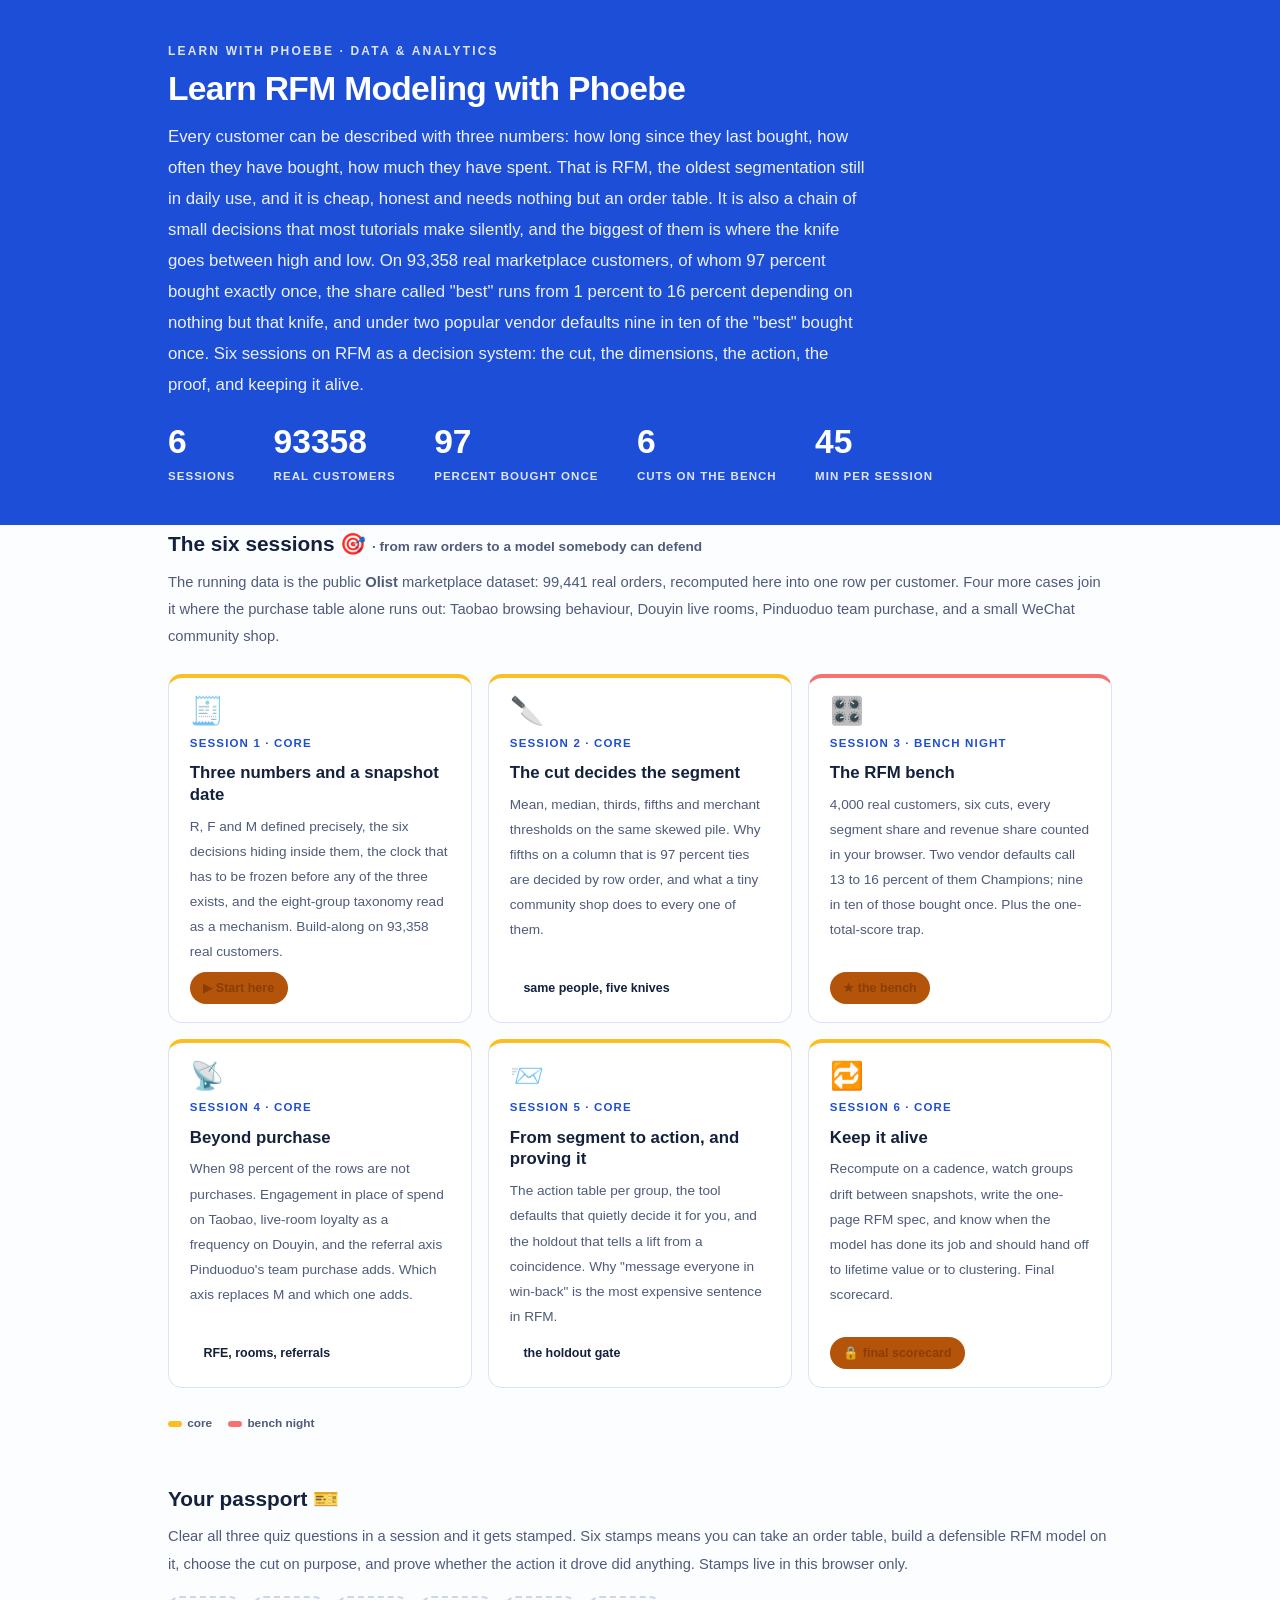
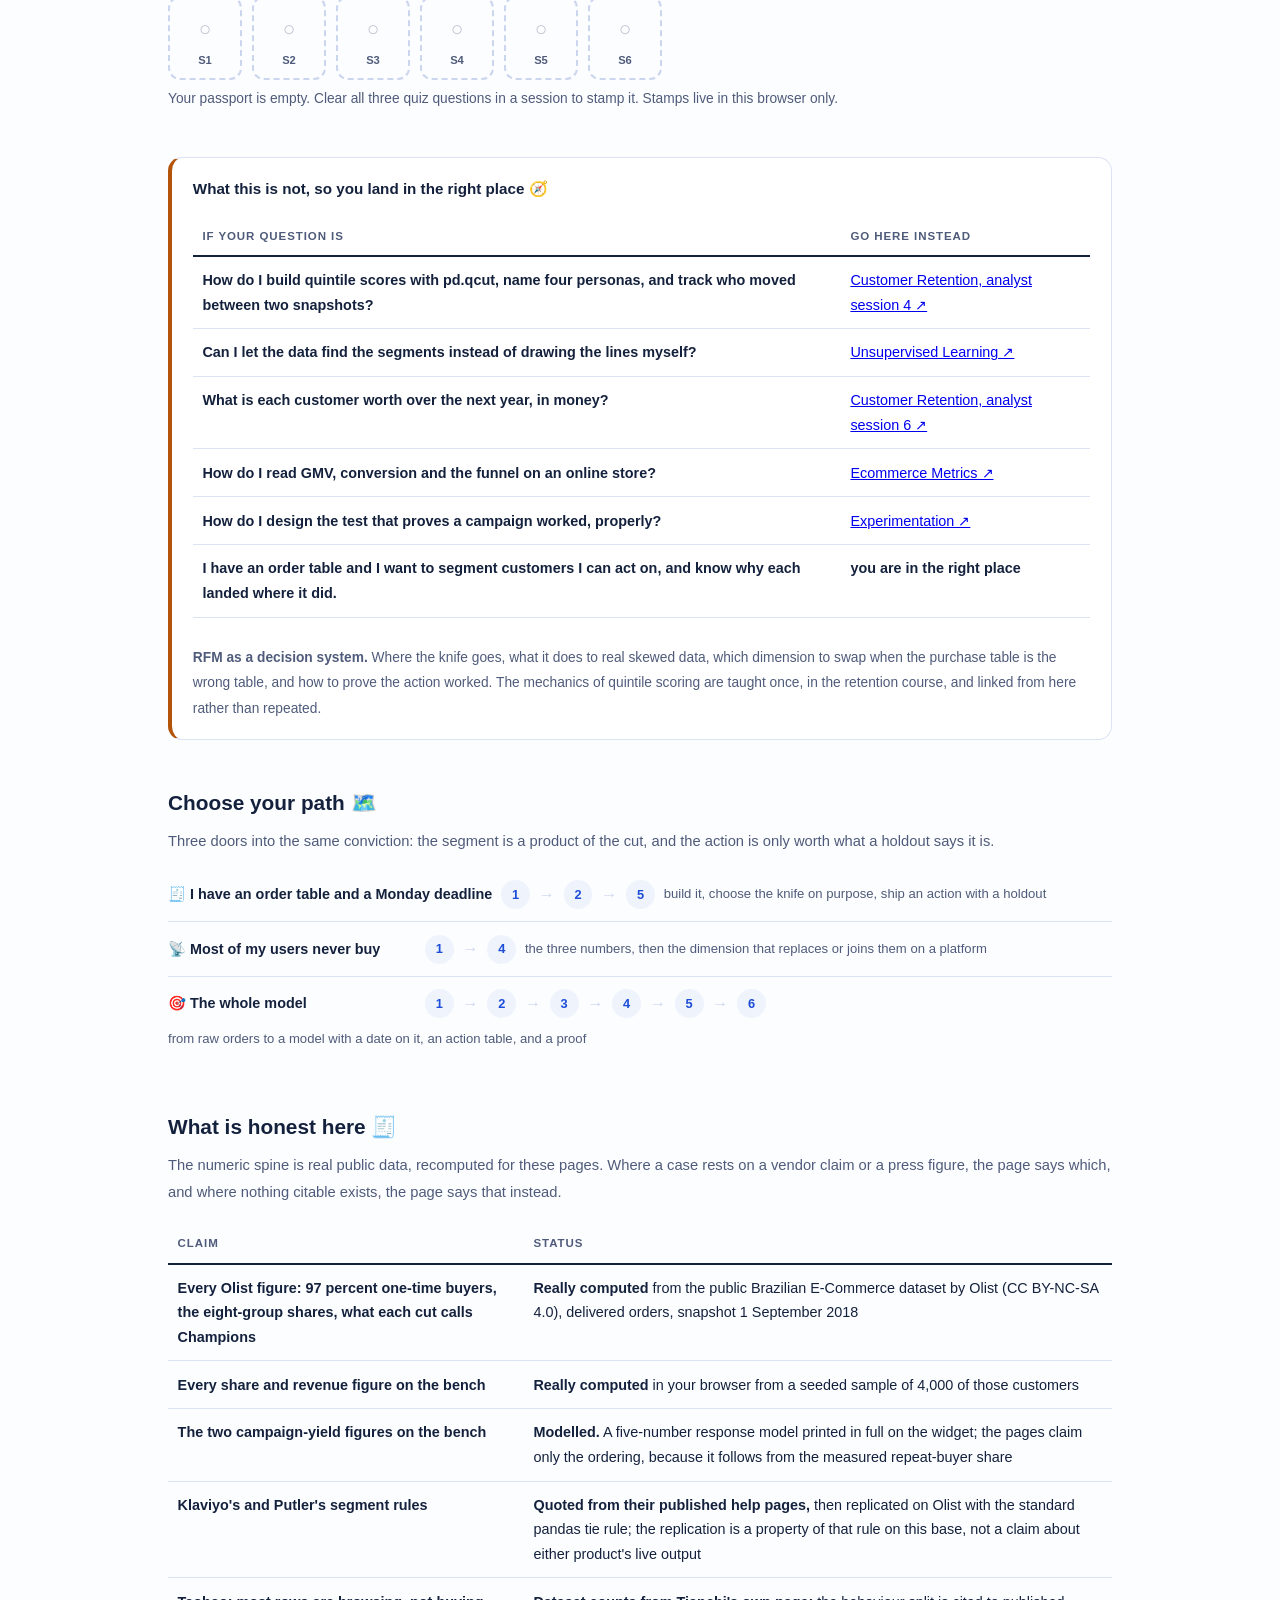
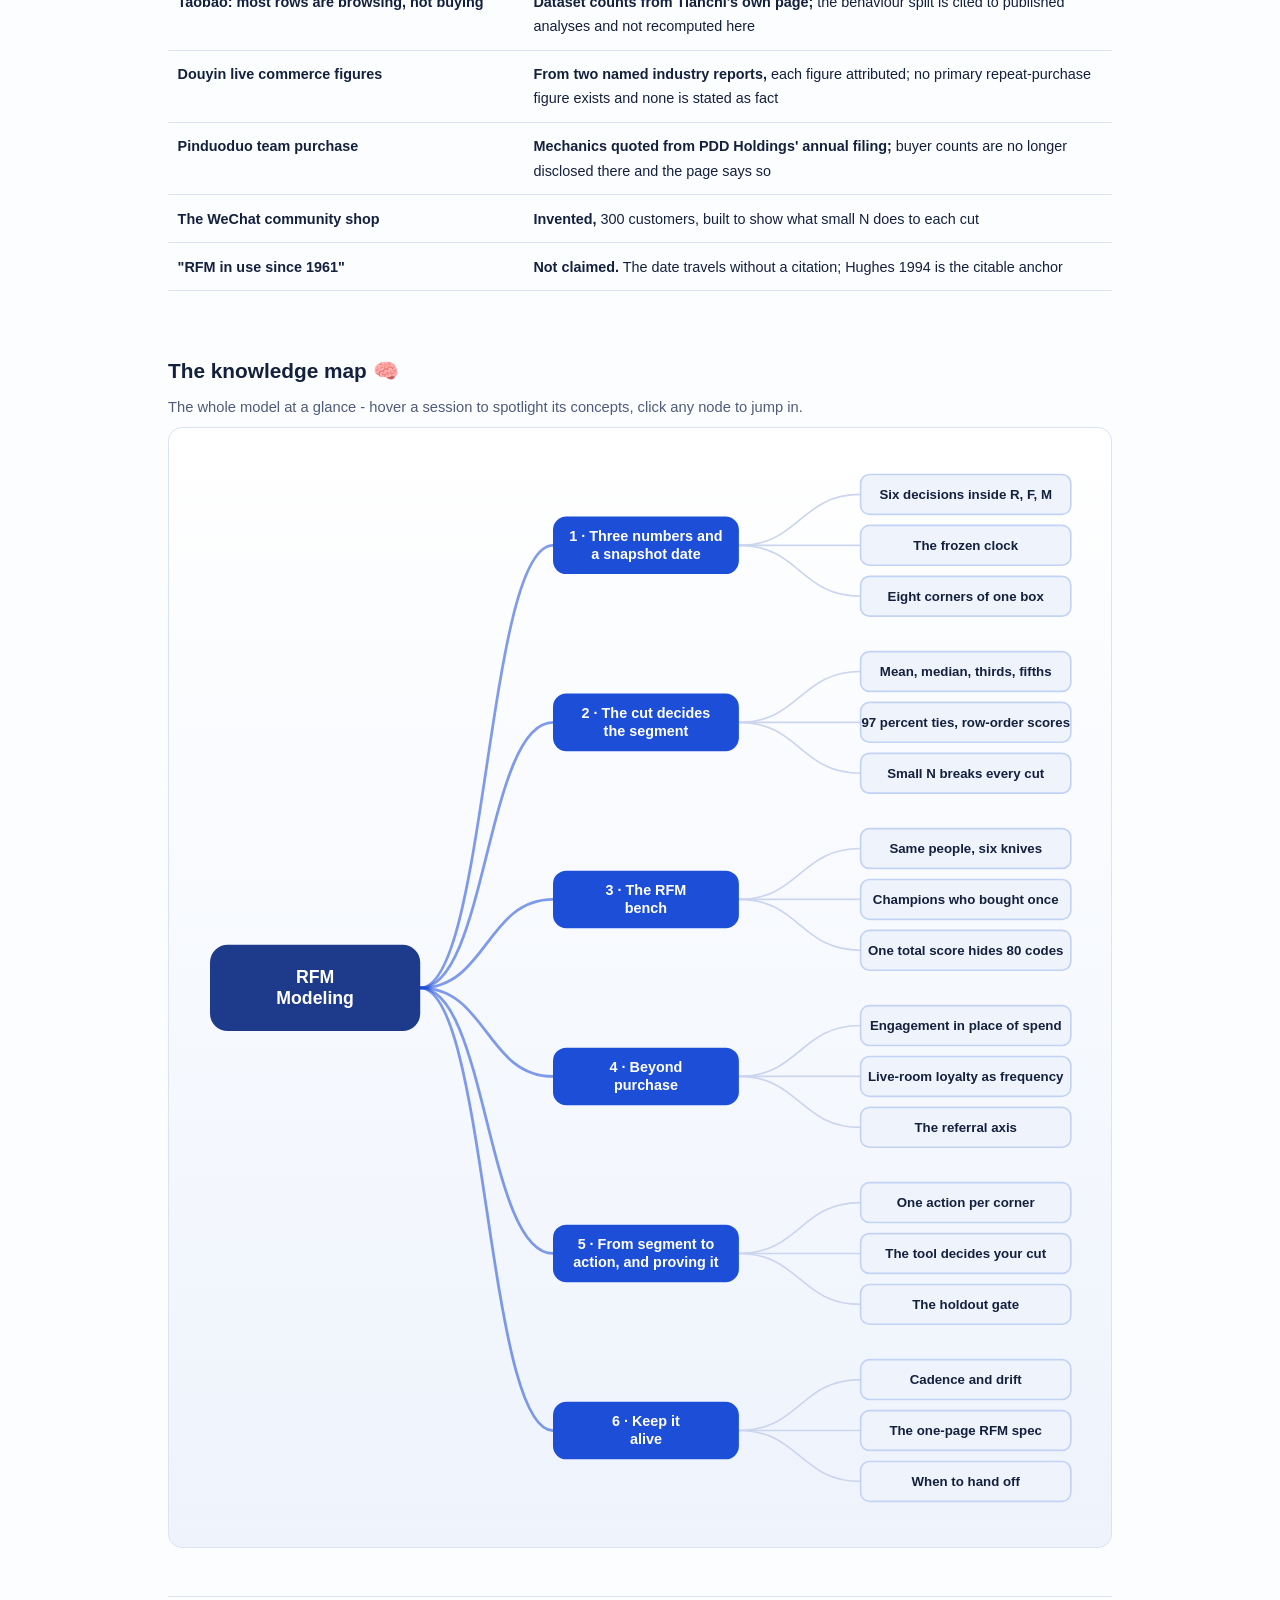
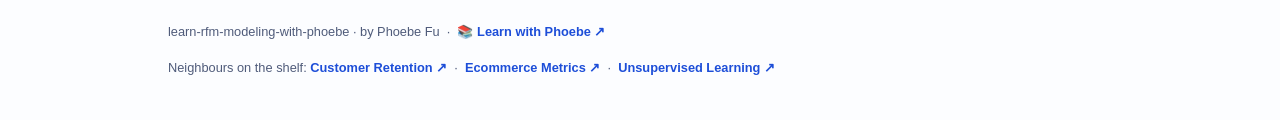
==== index.html @ b92fd049 "Drop the word lottery; say what happens: scores decided by row order Phoebe's rule for every course." ====
<!DOCTYPE html>
<html lang="en">
<head>
<meta charset="UTF-8">
<meta name="viewport" content="width=device-width, initial-scale=1.0">
<!-- social:start -->
<meta name="description" content="Six sessions on RFM as a decision system: where the knife goes between high and low, what each cut does to a real base where 97 percent bought once, which dimension to swap or add on platforms where most people never buy, how to turn a segment into an action and prove it worked. Python build-alongs on real public data. Free, by Phoebe Fu.">
<meta property="og:type" content="website">
<meta property="og:site_name" content="Learn with Phoebe">
<meta property="og:title" content="Learn RFM Modeling with Phoebe">
<meta property="og:description" content="Same 4,000 real customers, six ways to cut them. Two vendor defaults call 13 to 16 percent of them Champions; nine in ten of those Champions bought exactly once.">
<meta property="og:url" content="https://phoebefu6.github.io/learn-rfm-modeling-with-phoebe/">
<meta property="og:image" content="https://phoebefu6.github.io/learn-rfm-modeling-with-phoebe/assets/og-cover.png">
<meta property="og:image:width" content="1200">
<meta property="og:image:height" content="630">
<meta name="twitter:card" content="summary_large_image">
<meta name="twitter:title" content="Learn RFM Modeling with Phoebe">
<meta name="twitter:description" content="A bench that puts 4,000 real customers through six cuts, every share counted in your browser. The knife decides who is called best.">
<meta name="twitter:image" content="https://phoebefu6.github.io/learn-rfm-modeling-with-phoebe/assets/og-cover.png">
<!-- social:end -->
<title>Learn RFM Modeling with Phoebe</title>
<link rel="stylesheet" href="assets/style.css?v=3">
<style>

  .stats-row { display: flex; gap: 2.4rem; margin-top: 1.5rem; flex-wrap: wrap; }
  .stat b { display: block; font-size: 2.1rem; font-weight: 800; line-height: 1.05; font-variant-numeric: tabular-nums; }
  .stat span { font-size: .72rem; opacity: .85; text-transform: uppercase; letter-spacing: .09em; font-weight: 600; }

  .course-grid { display: grid; grid-template-columns: repeat(auto-fit, minmax(17rem, 1fr)); gap: 1rem; margin-top: 1.5rem; }
  .course-card {
    border: 1px solid var(--hairline);
    border-top: 4px solid var(--diff, var(--indigo));
    border-radius: var(--radius);
    padding: 1.2rem 1.3rem 1.1rem;
    display: flex;
    flex-direction: column;
    gap: .5rem;
    text-decoration: none;
    color: var(--ink);
    background: #fff;
    transition: box-shadow .15s ease, border-color .15s ease, transform .15s ease;
    position: relative;
  }
  .course-card:hover { border-color: var(--indigo-soft); border-top-color: var(--diff, var(--indigo)); box-shadow: 0 8px 28px rgba(var(--shadow-rgb),.16); transform: translateY(-3px); }
  .course-card .cicon { font-size: 1.7rem; line-height: 1; }
  .course-card .cnum { font-size: .72rem; font-weight: 700; color: var(--indigo); text-transform: uppercase; letter-spacing: .1em; }
  .course-card h3 { font-size: 1.05rem; font-weight: 800; line-height: 1.3; }
  .course-card p { font-size: .85rem; color: var(--muted); flex: 1; }
  .course-card .meta { display: flex; gap: .4rem; flex-wrap: wrap; }

  .diff-legend { display: flex; gap: 1rem; margin-top: 1.6rem; font-size: .74rem; color: var(--muted); font-weight: 600; flex-wrap: wrap; }
  .diff-legend i { display: inline-block; width: .85rem; height: .35rem; border-radius: 999px; margin-right: .35rem; vertical-align: middle; }

  .paths { margin-top: 2.6rem; }
  .paths h2 { font-size: 1.3rem; font-weight: 800; margin-bottom: .3rem; }
  .paths .plede { color: var(--muted); font-size: .92rem; margin-bottom: .8rem; }
  .path { display: flex; gap: .55rem; align-items: center; padding: .75rem 0; border-bottom: .5px solid var(--hairline); flex-wrap: wrap; }
  .path:last-child { border-bottom: none; }
  .path b { min-width: 15.5rem; font-size: .9rem; }
  .path .pstep { background: var(--indigo-50); color: var(--indigo); border-radius: 999px; padding: .16rem .68rem; font-weight: 700; font-size: .8rem; text-decoration: none; transition: all .12s ease; }
  .path .pstep:hover { background: var(--indigo); color: #fff; }
  .path .parr { color: var(--faint); font-weight: 700; }

  .mm-section { margin-top: 1.6rem; }
  .mm-section h2 { font-size: 1.3rem; font-weight: 800; margin-bottom: .2rem; }
  .mm-section .mm-lede { color: var(--muted); font-size: .92rem; margin-bottom: .4rem; }
  .mm-wrap { border: 1px solid var(--hairline); border-radius: var(--radius); background: linear-gradient(180deg,#fff,var(--indigo-50)); padding: .6rem; overflow-x: auto; }
  .mm-svg { width: 100%; height: auto; display: block; max-width: 60rem; margin: 0 auto; min-width: 34rem; }
  .mm-link { cursor: pointer; text-decoration: none; }
  .mm-node rect { transition: opacity .15s ease, filter .15s ease; }
  .mm-node text { pointer-events: none; }
  .mm-link:hover .mm-node rect { filter: brightness(1.06); }
  .mm-edge { transition: opacity .15s ease; }

  .not-this { border: 1px solid var(--hairline); border-left: 4px solid var(--clay); border-radius: var(--radius); background: #fff; padding: 1.1rem 1.3rem; margin-top: 1.2rem; }
  .not-this h3 { font-size: .95rem; font-weight: 800; margin-bottom: .5rem; }
</style>
</head>
<body>

<header class="masthead">
  <div class="wrap">
    <div class="eyebrow">Learn with Phoebe · Data &amp; Analytics</div>
    <h1>Learn <span class="accent">RFM Modeling</span> with Phoebe</h1>
    <p class="sub">Every customer can be described with three numbers: how long since they last bought, how often they have bought, how much they have spent. That is RFM, the oldest segmentation still in daily use, and it is cheap, honest and needs nothing but an order table. It is also a chain of small decisions that most tutorials make silently, and the biggest of them is where the knife goes between high and low. On 93,358 real marketplace customers, of whom 97 percent bought exactly once, the share called "best" runs from 1 percent to 16 percent depending on nothing but that knife, and under two popular vendor defaults nine in ten of the "best" bought once. Six sessions on RFM as a decision system: the cut, the dimensions, the action, the proof, and keeping it alive.</p>
    <div class="stats-row">
      <div class="stat"><b data-count="6">6</b><span>sessions</span></div>
      <div class="stat"><b data-count="93358">93,358</b><span>real customers</span></div>
      <div class="stat"><b data-count="97">97</b><span>percent bought once</span></div>
      <div class="stat"><b data-count="6">6</b><span>cuts on the bench</span></div>
      <div class="stat"><b data-count="45">45</b><span>min per session</span></div>
    </div>
  </div>
</header>

<main class="wrap">

  <section class="section">
    <div class="paths" style="margin-top:0">
      <h2>The six sessions 🎯 <span style="font-size:.85rem;font-weight:600;color:var(--muted)">· from raw orders to a model somebody can defend</span></h2>
      <p class="plede">The running data is the public <strong>Olist</strong> marketplace dataset: 99,441 real orders, recomputed here into one row per customer. Four more cases join it where the purchase table alone runs out: Taobao browsing behaviour, Douyin live rooms, Pinduoduo team purchase, and a small WeChat community shop.</p>
    </div>

    <div class="course-grid">
      <a class="course-card" href="courses/01-three-numbers-and-a-snapshot.html" style="--diff:#FBBF24">
        <span class="cicon">🧾</span>
        <span class="cnum">Session 1 · core</span>
        <h3>Three numbers and a snapshot date</h3>
        <p>R, F and M defined precisely, the six decisions hiding inside them, the clock that has to be frozen before any of the three exists, and the eight-group taxonomy read as a mechanism. Build-along on 93,358 real customers.</p>
        <span class="meta"><span class="pill amber">▶ Start here</span></span>
      </a>
      <a class="course-card" href="courses/02-the-cut-decides-the-segment.html" style="--diff:#FBBF24">
        <span class="cicon">🔪</span>
        <span class="cnum">Session 2 · core</span>
        <h3>The cut decides the segment</h3>
        <p>Mean, median, thirds, fifths and merchant thresholds on the same skewed pile. Why fifths on a column that is 97 percent ties are decided by row order, and what a tiny community shop does to every one of them.</p>
        <span class="meta"><span class="pill">same people, five knives</span></span>
      </a>
      <a class="course-card" href="courses/03-the-rfm-bench.html" style="--diff:#F87171">
        <span class="cicon">🎛️</span>
        <span class="cnum">Session 3 · bench night</span>
        <h3>The RFM bench</h3>
        <p>4,000 real customers, six cuts, every segment share and revenue share counted in your browser. Two vendor defaults call 13 to 16 percent of them Champions; nine in ten of those bought once. Plus the one-total-score trap.</p>
        <span class="meta"><span class="pill amber">★ the bench</span></span>
      </a>
      <a class="course-card" href="courses/04-beyond-purchase.html" style="--diff:#FBBF24">
        <span class="cicon">📡</span>
        <span class="cnum">Session 4 · core</span>
        <h3>Beyond purchase</h3>
        <p>When 98 percent of the rows are not purchases. Engagement in place of spend on Taobao, live-room loyalty as a frequency on Douyin, and the referral axis Pinduoduo's team purchase adds. Which axis replaces M and which one adds.</p>
        <span class="meta"><span class="pill">RFE, rooms, referrals</span></span>
      </a>
      <a class="course-card" href="courses/05-from-segment-to-action.html" style="--diff:#FBBF24">
        <span class="cicon">📨</span>
        <span class="cnum">Session 5 · core</span>
        <h3>From segment to action, and proving it</h3>
        <p>The action table per group, the tool defaults that quietly decide it for you, and the holdout that tells a lift from a coincidence. Why "message everyone in win-back" is the most expensive sentence in RFM.</p>
        <span class="meta"><span class="pill">the holdout gate</span></span>
      </a>
      <a class="course-card" href="courses/06-keep-it-alive.html" style="--diff:#FBBF24">
        <span class="cicon">🔁</span>
        <span class="cnum">Session 6 · core</span>
        <h3>Keep it alive</h3>
        <p>Recompute on a cadence, watch groups drift between snapshots, write the one-page RFM spec, and know when the model has done its job and should hand off to lifetime value or to clustering. Final scorecard.</p>
        <span class="meta"><span class="pill amber">🔒 final scorecard</span></span>
      </a>
    </div>

    <div class="diff-legend">
      <span><i style="background:#FBBF24"></i>core</span>
      <span><i style="background:#F87171"></i>bench night</span>
    </div>
  </section>

  <section class="section">
    <div class="paths" style="margin-top:0">
      <h2>Your passport 🎫</h2>
      <p class="plede">Clear all three quiz questions in a session and it gets stamped. Six stamps means you can take an order table, build a defensible RFM model on it, choose the cut on purpose, and prove whether the action it drove did anything. Stamps live in this browser only.</p>
    </div>
    <div class="pp-strip"></div>
  </section>

  <section class="section">
    <div class="not-this">
      <h3>What this is not, so you land in the right place 🧭</h3>
      <table class="clean">
        <tr><th>If your question is</th><th>Go here instead</th></tr>
        <tr><td>How do I build quintile scores with pd.qcut, name four personas, and track who moved between two snapshots?</td><td><a href="https://phoebefu6.github.io/learn-customer-retention-with-phoebe/courses/a4-segmentation-rfm.html">Customer Retention, analyst session 4 ↗</a></td></tr>
        <tr><td>Can I let the data find the segments instead of drawing the lines myself?</td><td><a href="https://phoebefu6.github.io/learn-unsupervised-with-phoebe/">Unsupervised Learning ↗</a></td></tr>
        <tr><td>What is each customer worth over the next year, in money?</td><td><a href="https://phoebefu6.github.io/learn-customer-retention-with-phoebe/courses/a6-clv-buy-till-you-die.html">Customer Retention, analyst session 6 ↗</a></td></tr>
        <tr><td>How do I read GMV, conversion and the funnel on an online store?</td><td><a href="https://phoebefu6.github.io/learn-ecommerce-metrics-with-phoebe/">Ecommerce Metrics ↗</a></td></tr>
        <tr><td>How do I design the test that proves a campaign worked, properly?</td><td><a href="https://phoebefu6.github.io/learn-experimentation-with-phoebe/">Experimentation ↗</a></td></tr>
        <tr><td><strong>I have an order table and I want to segment customers I can act on, and know why each landed where it did.</strong></td><td><strong>you are in the right place</strong></td></tr>
      </table>
      <p style="margin-top:.7rem;font-size:.86rem;color:var(--muted)"><strong>RFM as a decision system.</strong> Where the knife goes, what it does to real skewed data, which dimension to swap when the purchase table is the wrong table, and how to prove the action worked. The mechanics of quintile scoring are taught once, in the retention course, and linked from here rather than repeated.</p>
    </div>
  </section>

  <section class="section">
    <div class="paths">
      <h2>Choose your path 🗺️</h2>
      <p class="plede">Three doors into the same conviction: the segment is a product of the cut, and the action is only worth what a holdout says it is.</p>
      <div class="path"><b>🧾 I have an order table and a Monday deadline</b>
        <a class="pstep" href="courses/01-three-numbers-and-a-snapshot.html">1</a><span class="parr">→</span>
        <a class="pstep" href="courses/02-the-cut-decides-the-segment.html">2</a><span class="parr">→</span>
        <a class="pstep" href="courses/05-from-segment-to-action.html">5</a>
        <span style="font-size:.82rem;color:var(--muted)">build it, choose the knife on purpose, ship an action with a holdout</span>
      </div>
      <div class="path"><b>📡 Most of my users never buy</b>
        <a class="pstep" href="courses/01-three-numbers-and-a-snapshot.html">1</a><span class="parr">→</span>
        <a class="pstep" href="courses/04-beyond-purchase.html">4</a>
        <span style="font-size:.82rem;color:var(--muted)">the three numbers, then the dimension that replaces or joins them on a platform</span>
      </div>
      <div class="path"><b>🎯 The whole model</b>
        <a class="pstep" href="courses/01-three-numbers-and-a-snapshot.html">1</a><span class="parr">→</span>
        <a class="pstep" href="courses/02-the-cut-decides-the-segment.html">2</a><span class="parr">→</span>
        <a class="pstep" href="courses/03-the-rfm-bench.html">3</a><span class="parr">→</span>
        <a class="pstep" href="courses/04-beyond-purchase.html">4</a><span class="parr">→</span>
        <a class="pstep" href="courses/05-from-segment-to-action.html">5</a><span class="parr">→</span>
        <a class="pstep" href="courses/06-keep-it-alive.html">6</a>
        <span style="font-size:.82rem;color:var(--muted)">from raw orders to a model with a date on it, an action table, and a proof</span>
      </div>
    </div>
  </section>

  <section class="section">
    <div class="paths" style="margin-top:0">
      <h2>What is honest here 🧾</h2>
      <p class="plede">The numeric spine is real public data, recomputed for these pages. Where a case rests on a vendor claim or a press figure, the page says which, and where nothing citable exists, the page says that instead.</p>
    </div>
    <table class="clean">
      <tr><th>Claim</th><th>Status</th></tr>
      <tr><td>Every Olist figure: 97 percent one-time buyers, the eight-group shares, what each cut calls Champions</td><td><strong>Really computed</strong> from the public Brazilian E-Commerce dataset by Olist (CC BY-NC-SA 4.0), delivered orders, snapshot 1 September 2018</td></tr>
      <tr><td>Every share and revenue figure on the bench</td><td><strong>Really computed</strong> in your browser from a seeded sample of 4,000 of those customers</td></tr>
      <tr><td>The two campaign-yield figures on the bench</td><td><strong>Modelled.</strong> A five-number response model printed in full on the widget; the pages claim only the ordering, because it follows from the measured repeat-buyer share</td></tr>
      <tr><td>Klaviyo's and Putler's segment rules</td><td><strong>Quoted from their published help pages,</strong> then replicated on Olist with the standard pandas tie rule; the replication is a property of that rule on this base, not a claim about either product's live output</td></tr>
      <tr><td>Taobao: most rows are browsing, not buying</td><td><strong>Dataset counts from Tianchi's own page;</strong> the behaviour split is cited to published analyses and not recomputed here</td></tr>
      <tr><td>Douyin live commerce figures</td><td><strong>From two named industry reports,</strong> each figure attributed; no primary repeat-purchase figure exists and none is stated as fact</td></tr>
      <tr><td>Pinduoduo team purchase</td><td><strong>Mechanics quoted from PDD Holdings' annual filing;</strong> buyer counts are no longer disclosed there and the page says so</td></tr>
      <tr><td>The WeChat community shop</td><td><strong>Invented,</strong> 300 customers, built to show what small N does to each cut</td></tr>
      <tr><td>"RFM in use since 1961"</td><td><strong>Not claimed.</strong> The date travels without a citation; Hughes 1994 is the citable anchor</td></tr>
    </table>
  </section>

  <section class="section mm-section">
    <h2>The knowledge map 🧠</h2>
    <p class="mm-lede">The whole model at a glance - hover a session to spotlight its concepts, click any node to jump in.</p>
    <div class="mm-wrap"><div id="mindmap"></div></div>
  </section>

  <footer class="pagefoot">
    <span>learn-rfm-modeling-with-phoebe · by Phoebe Fu &nbsp;·&nbsp; 📚 <a href="https://phoebefu6.github.io/learn-with-phoebe/">Learn with Phoebe ↗</a></span>
    <span>Neighbours on the shelf: <a href="https://phoebefu6.github.io/learn-customer-retention-with-phoebe/">Customer Retention ↗</a> &nbsp;·&nbsp; <a href="https://phoebefu6.github.io/learn-ecommerce-metrics-with-phoebe/">Ecommerce Metrics ↗</a> &nbsp;·&nbsp; <a href="https://phoebefu6.github.io/learn-unsupervised-with-phoebe/">Unsupervised Learning ↗</a></span>
  </footer>

</main>

<script>
window.MINDMAP_DATA = {
  title: "RFM\nModeling",
  centerColor: "#1E3A8A",
  sessions: [
    { label: "Three numbers and\na snapshot date", href: "courses/01-three-numbers-and-a-snapshot.html", color: "#FBBF24",
      concepts: [
        { label: "Six decisions inside R, F, M", href: "courses/01-three-numbers-and-a-snapshot.html" },
        { label: "The frozen clock", href: "courses/01-three-numbers-and-a-snapshot.html" },
        { label: "Eight corners of one box", href: "courses/01-three-numbers-and-a-snapshot.html" } ] },
    { label: "The cut decides\nthe segment", href: "courses/02-the-cut-decides-the-segment.html", color: "#FBBF24",
      concepts: [
        { label: "Mean, median, thirds, fifths", href: "courses/02-the-cut-decides-the-segment.html" },
        { label: "97 percent ties, row-order scores", href: "courses/02-the-cut-decides-the-segment.html" },
        { label: "Small N breaks every cut", href: "courses/02-the-cut-decides-the-segment.html" } ] },
    { label: "The RFM\nbench", href: "courses/03-the-rfm-bench.html", color: "#F87171",
      concepts: [
        { label: "Same people, six knives", href: "courses/03-the-rfm-bench.html" },
        { label: "Champions who bought once", href: "courses/03-the-rfm-bench.html" },
        { label: "One total score hides 80 codes", href: "courses/03-the-rfm-bench.html" } ] },
    { label: "Beyond\npurchase", href: "courses/04-beyond-purchase.html", color: "#FBBF24",
      concepts: [
        { label: "Engagement in place of spend", href: "courses/04-beyond-purchase.html" },
        { label: "Live-room loyalty as frequency", href: "courses/04-beyond-purchase.html" },
        { label: "The referral axis", href: "courses/04-beyond-purchase.html" } ] },
    { label: "From segment to\naction, and proving it", href: "courses/05-from-segment-to-action.html", color: "#FBBF24",
      concepts: [
        { label: "One action per corner", href: "courses/05-from-segment-to-action.html" },
        { label: "The tool decides your cut", href: "courses/05-from-segment-to-action.html" },
        { label: "The holdout gate", href: "courses/05-from-segment-to-action.html" } ] },
    { label: "Keep it\nalive", href: "courses/06-keep-it-alive.html", color: "#FBBF24",
      concepts: [
        { label: "Cadence and drift", href: "courses/06-keep-it-alive.html" },
        { label: "The one-page RFM spec", href: "courses/06-keep-it-alive.html" },
        { label: "When to hand off", href: "courses/06-keep-it-alive.html" } ] }
  ]
};
</script>
<script src="assets/mindmap.js?v=1"></script>
<script src="assets/app.js?v=2"></script>
</body>
</html>
---- assets/style.css ----
/* learn-data-thinking-with-phoebe - editorial bold design system
   Accent: spruce #1D4ED8 · Ink deep spruce #1E3A8A · Flagship: burnt orange #B4530A
   (CSS var names still read --indigo/--amber; they hold spruce and burnt orange.)
   NOTE: this is the PAGE chrome. The bench palette inside map-live.js is separate. */

:root {
  --indigo: #1D4ED8;
  --indigo-deep: #1E3A8A;
  --indigo-mid: #2F5FD0;
  --indigo-soft: #C3D3F5;
  --indigo-50: #EEF3FC;
  --ink: #14213D;
  --muted: #4F5B7A;
  --faint: #CBD5EE;
  --hairline: #DCE3F3;
  --clay: #B4530A;
  --clay-ink: #8A3E06;
  --amber: #B4530A;
  --amber-ink: #8A3E06;
  --amber-50: #FDEEDF;
  --paper: #FCFDFF;
  --code-bg: #0F1B3D;
  --code-ink: #DCE3F3;
  --scrim-rgb: 20,33,61;
  --shadow-rgb: 29,78,216;
  --radius: 14px;
}

* { margin: 0; padding: 0; box-sizing: border-box; }

html { font-size: 16px; scroll-behavior: smooth; }
html.zoom-125 { font-size: 20px; }
html.zoom-150 { font-size: 24px; }

body {
  font-family: "Inter", -apple-system, BlinkMacSystemFont, "Segoe UI", Roboto, sans-serif;
  background: var(--paper);
  color: var(--ink);
  line-height: 1.85;
  font-feature-settings: "tnum";
}

.wrap { max-width: 62rem; margin: 0 auto; padding: 0 1.5rem; }

/* ---------- header band ---------- */
.masthead {
  background: var(--indigo);
  color: #fff;
  padding: 2.5rem 0 2.25rem;
}
.masthead .eyebrow {
  font-size: .75rem;
  letter-spacing: .18em;
  text-transform: uppercase;
  opacity: .85;
  font-weight: 600;
}
.masthead h1 {
  font-size: 2.1rem;
  line-height: 1.15;
  font-weight: 800;
  margin: .5rem 0 .75rem;
  letter-spacing: -.02em;
}
.masthead h1 .accent { color: inherit; }
.masthead .sub { font-size: 1.05rem; opacity: .92; max-width: 44rem; }

.chip-row { display: flex; flex-wrap: wrap; gap: .5rem; margin-top: 1.1rem; }
.chip {
  display: inline-flex;
  align-items: center;
  gap: .35rem;
  border-radius: 999px;
  padding: .25rem .8rem;
  font-size: .78rem;
  font-weight: 600;
  white-space: nowrap;
}
.chip.level { background: #fff; color: var(--indigo); }
.chip.audience { background: rgba(255,255,255,.16); color: #fff; border: 1px solid rgba(255,255,255,.35); }
.chip.time { background: var(--ink); color: #fff; font-variant-numeric: tabular-nums; }


/* ---------- agenda band ----------
   Recovered 2026-09-02. These six repos were scaffolded from a stylesheet that had
   lost this block, so .agenda rendered as run-on inline text ~700px tall inside the
   masthead. 87 of 93 repos carry it; these were the exception, and they were also the
   six the estate sweep could not see. See course-builder/references/field-notes.md.

   .a3 does NOT reuse the donor's `color: var(--amber-ink)`: that pair falls below
   4.5:1 against --amber in all six palettes, which is the same failure the sweep
   flags on the wellbeing courses. The literal below is the darkest tone of this
   repo's own amber-ink that clears 4.5:1, so the band stays bright. Recompute it if
   --amber changes. */
.agenda {
  display: flex;
  border-radius: 999px;
  overflow: hidden;
  margin: 1.4rem 0 0;
  font-size: .72rem;
  font-weight: 600;
  text-align: center;
  color: #fff;
}
.agenda span { padding: .45rem .3rem; white-space: nowrap; overflow: hidden; text-overflow: ellipsis; }
.agenda .a1 { background: var(--indigo-deep); }
.agenda .a2 { background: var(--indigo-mid); }
.agenda .a3 { background: var(--amber); color: #FFFFFF; }
.agenda .a4 { background: var(--indigo-soft); color: var(--ink); }

/* ---------- toolbar ---------- */
.toolbar {
  position: sticky;
  top: 0;
  z-index: 40;
  background: rgba(255,255,255,.94);
  backdrop-filter: blur(6px);
  border-bottom: 1px solid var(--hairline);
  padding: .55rem 0;
}
.toolbar .wrap { display: flex; align-items: center; gap: .6rem; }
.toolbar .crumb { font-size: .8rem; color: var(--muted); font-weight: 600; margin-right: auto; }
.toolbar .crumb a { color: var(--indigo); text-decoration: none; }
.btn {
  border: 1px solid var(--hairline);
  background: #fff;
  color: var(--ink);
  border-radius: 999px;
  padding: .35rem .9rem;
  font-size: .78rem;
  font-weight: 600;
  cursor: pointer;
  font-family: inherit;
  transition: all .15s ease;
}
.btn:hover { border-color: var(--indigo); color: var(--indigo); }
.btn.primary { background: var(--indigo); border-color: var(--indigo); color: #fff; }
.btn.primary:hover { background: var(--indigo-deep); }

/* ---------- sections ---------- */
main { padding: 2.5rem 0 4rem; }

.section { margin-bottom: 2.8rem; }
.section-kicker { margin-bottom: 1rem; }
.section-kicker .klabel {
  display: block;
  font-size: .72rem;
  text-transform: uppercase;
  letter-spacing: .1em;
  color: var(--indigo);
  font-weight: 700;
  margin-bottom: .35rem;
}
.section-kicker h2 {
  font-size: 1.45rem;
  font-weight: 800;
  letter-spacing: -.01em;
  display: flex;
  align-items: center;
  gap: .7rem;
  flex-wrap: wrap;
}
.section-kicker .tag {
  border-radius: 999px;
  padding: .18rem .7rem;
  font-size: .7rem;
  font-weight: 700;
  text-transform: uppercase;
  letter-spacing: .08em;
}
.tag.concept { background: var(--indigo-50); color: var(--indigo); }
.tag.demo { background: var(--amber-50); color: var(--amber-ink); }
.tag.exercise { background: var(--ink); color: #fff; }

.lede { color: var(--muted); max-width: 46rem; margin-bottom: 1.4rem; line-height: 1.8; }

/* live vs self-study markers on cards */
.mode {
  font-size: .64rem;
  font-weight: 700;
  text-transform: uppercase;
  letter-spacing: .07em;
  padding: .14rem .6rem;
  border-radius: 999px;
  flex: none;
}
.mode.live { background: var(--indigo); color: #fff; }
.mode.self { background: #fff; color: var(--muted); border: 1px solid var(--hairline); }

/* ---------- accordions ---------- */
details.card {
  border: 1px solid var(--hairline);
  border-radius: var(--radius);
  margin-bottom: .8rem;
  overflow: hidden;
  background: #fff;
}
details.card[open] { border-color: var(--indigo-soft); box-shadow: 0 8px 28px rgba(var(--shadow-rgb),.08); }
details.card summary {
  list-style: none;
  cursor: pointer;
  padding: 1rem 1.25rem;
  display: flex;
  align-items: center;
  gap: .75rem;
  font-weight: 700;
  font-size: 1.02rem;
  user-select: none;
}
details.card summary::-webkit-details-marker { display: none; }
details.card summary .dot {
  width: .6rem; height: .6rem;
  border-radius: 999px;
  background: var(--indigo);
  flex: none;
}
details.card summary .mini { margin-left: auto; font-size: .72rem; color: var(--muted); font-weight: 600; white-space: nowrap; }
details.card summary .caret { transition: transform .2s ease; color: var(--indigo); font-size: .8rem; }
details.card[open] summary .caret { transform: rotate(90deg); }
details.card .body { padding: 0 1.25rem 1.4rem; border-top: 1px solid var(--hairline); padding-top: 1.15rem; }
details.card .body p { margin-bottom: 1.05rem; max-width: 48rem; }
details.card .body p:last-child { margin-bottom: 0; }
details.card .body ul, details.card .body ol { margin: 0 0 1.1rem 1.2rem; max-width: 47rem; }
details.card .body li { margin-bottom: .65rem; }
details.card .body h4 { font-size: .95rem; font-weight: 700; margin: 1.1rem 0 .45rem; }
details.card .body h4:first-child { margin-top: 0; }

/* ---------- pills & legends ---------- */
.legend { display: flex; flex-wrap: wrap; gap: .5rem; margin: 0 0 1.2rem; }
.pill {
  display: inline-flex;
  align-items: center;
  gap: .4rem;
  border-radius: 999px;
  padding: .28rem .85rem;
  font-size: .78rem;
  font-weight: 600;
}
.pill.solid { background: var(--indigo); color: #fff; }
.pill.light { background: var(--indigo-50); color: var(--indigo); }
.pill.inkpill { background: var(--ink); color: #fff; }
.pill.amber, .pill.peach { background: var(--amber); color: var(--amber-ink); }
.pill.bare { color: var(--faint); }

/* ---------- 4D grid ---------- */
.grid-2 { display: grid; grid-template-columns: repeat(auto-fit, minmax(15rem, 1fr)); gap: .8rem; margin: .5rem 0 1rem; }
.d-card {
  border: 1px solid var(--hairline);
  border-left: 4px solid var(--indigo);
  border-radius: 10px;
  padding: 1rem 1.1rem;
}
.d-card h4 { font-size: .95rem; margin-bottom: .3rem; }
.d-card h4 .lead-letter { color: var(--indigo); }
.d-card p { font-size: .86rem; color: var(--muted); margin: 0; }

/* ---------- tables ---------- */
table.clean { width: 100%; border-collapse: collapse; font-size: .9rem; margin: .4rem 0 1rem; }
table.clean th {
  text-align: left;
  font-size: .72rem;
  text-transform: uppercase;
  letter-spacing: .08em;
  color: var(--muted);
  padding: .5rem .6rem;
  border-bottom: 2px solid var(--ink);
}
table.clean td { padding: .7rem .6rem; border-bottom: .5px solid var(--hairline); vertical-align: top; line-height: 1.7; }
table.clean td:first-child { font-weight: 600; }

/* ---------- prompt boxes ---------- */
.prompt-box {
  position: relative;
  background: var(--code-bg);
  color: var(--code-ink);
  border-radius: var(--radius);
  padding: 1.1rem 1.2rem;
  margin: 1rem 0 1.2rem;
  font-family: "SF Mono", ui-monospace, Menlo, Consolas, monospace;
  font-size: .84rem;
  line-height: 1.65;
  white-space: pre-wrap;
  word-break: break-word;
}
.prompt-box .label {
  position: absolute;
  top: -0.7rem;
  left: 1rem;
  background: var(--indigo);
  color: #fff;
  font-family: "Inter", -apple-system, sans-serif;
  font-size: .68rem;
  font-weight: 700;
  letter-spacing: .06em;
  text-transform: uppercase;
  border-radius: 999px;
  padding: .15rem .7rem;
}
.prompt-box.bad .label { background: var(--faint); color: var(--ink); }
.prompt-box.good .label { background: var(--amber); color: var(--amber-ink); }
.copy-btn {
  position: absolute;
  top: .7rem;
  right: .7rem;
  background: rgba(255,255,255,.1);
  border: 1px solid rgba(255,255,255,.25);
  color: #fff;
  border-radius: 999px;
  padding: .25rem .8rem;
  font-size: .72rem;
  font-weight: 600;
  cursor: pointer;
  font-family: "Inter", -apple-system, sans-serif;
  transition: background .15s ease;
}
.copy-btn:hover { background: rgba(255,255,255,.22); }
.copy-btn.copied { background: var(--amber); border-color: var(--amber); color: var(--amber-ink); }

/* ---------- demo steps ---------- */
.steps { counter-reset: step; margin: .6rem 0 1rem; }
.step {
  display: flex;
  gap: .9rem;
  padding: .85rem 0;
  border-bottom: .5px solid var(--hairline);
}
.step:last-child { border-bottom: none; }
.step::before {
  counter-increment: step;
  content: counter(step);
  flex: none;
  width: 1.7rem; height: 1.7rem;
  border-radius: 999px;
  background: var(--indigo-50);
  color: var(--indigo);
  font-weight: 700;
  font-size: .85rem;
  display: inline-flex;
  align-items: center;
  justify-content: center;
  margin-top: .1rem;
}
.step p { margin: 0; }
/* A code box inside a step sits BELOW the step text at full width. Without this the flex row
 * puts it in a half-width column beside the text and wraps code mid-token. */
.step { flex-wrap: wrap; }
.step > p { flex: 1 1 0; min-width: 0; }
.step > .prompt-box { flex: 1 1 100%; margin: .7rem 0 .2rem; word-break: normal; overflow-x: auto; }

/* ---------- callouts ---------- */
.callout {
  border-radius: var(--radius);
  padding: 1rem 1.2rem;
  margin: 1rem 0;
  font-size: .92rem;
}
.callout.tip { background: var(--indigo-50); border-left: 4px solid var(--indigo); }
.callout.win { background: var(--amber-50); border-left: 4px solid var(--amber); }
.callout strong:first-child { display: block; margin-bottom: .2rem; }

.callout.example {
  background: #FFFFFF;
  border: 1px solid var(--hairline);
  border-left: 4px solid var(--amber);
  font-size: .9rem;
}
.callout.example .ex-pill {
  display: inline-block;
  background: var(--amber);
  color: var(--amber-ink);
  border-radius: 999px;
  padding: .15rem .7rem;
  font-size: .68rem;
  font-weight: 700;
  text-transform: uppercase;
  letter-spacing: .06em;
  margin-bottom: .5rem;
}
.callout.example p { margin: 0 0 .75rem; max-width: 47rem; }
.callout.example p:last-child { margin-bottom: 0; }
.callout.example ul { margin: 0 0 0 1.1rem; max-width: 46rem; }
.callout.example li { margin-bottom: .6rem; }
.callout.example li:last-child { margin-bottom: 0; }

/* ---------- zoomable figures ---------- */
figure.zoomable {
  border: 1px solid var(--hairline);
  border-radius: var(--radius);
  padding: 1.2rem;
  margin: 1rem 0 1.4rem;
  cursor: zoom-in;
  transition: box-shadow .15s ease;
  background: #fff;
}
figure.zoomable:hover { box-shadow: 0 8px 28px rgba(var(--shadow-rgb),.12); }
figure.zoomable svg, figure.zoomable img { width: 100%; height: auto; display: block; }
figure.zoomable figcaption {
  margin-top: .6rem;
  font-size: .76rem;
  color: var(--muted);
  font-weight: 600;
  display: flex;
  align-items: center;
  gap: .4rem;
}

.lightbox {
  position: fixed;
  inset: 0;
  z-index: 100;
  background: rgba(var(--scrim-rgb),.9);
  display: none;
  align-items: center;
  justify-content: center;
  padding: 3vh 3vw;
  cursor: zoom-out;
}
.lightbox.open { display: flex; }
.lightbox .inner {
  background: #fff;
  border-radius: var(--radius);
  padding: 2rem;
  max-width: 94vw;
  max-height: 92vh;
  overflow: auto;
}
.lightbox .inner svg, .lightbox .inner img { width: min(88vw, 70rem); height: auto; }
.lightbox .close-hint {
  position: fixed;
  top: 1rem; right: 1.4rem;
  color: #fff;
  font-size: .8rem;
  font-weight: 600;
  opacity: .8;
}

/* ---------- courses covered ---------- */
.covered { border: 1px solid var(--hairline); border-radius: var(--radius); overflow: hidden; }
.covered-row {
  display: flex;
  align-items: baseline;
  gap: .8rem;
  padding: .75rem 1.1rem;
  border-bottom: .5px solid var(--hairline);
  font-size: .9rem;
}
.covered-row:last-child { border-bottom: none; }
.covered-row .status { flex: none; }
.covered-row .name { font-weight: 600; }
.covered-row .note { margin-left: auto; color: var(--muted); font-size: .78rem; text-align: right; }

/* ---------- cheat sheet footer ---------- */
.cheat {
  background: var(--ink);
  color: #fff;
  border-radius: var(--radius);
  padding: 1.6rem 1.6rem 1.3rem;
  margin-top: 3rem;
}
.cheat h3 { font-size: 1.1rem; margin-bottom: 1rem; }
.cheat h3 span { color: var(--indigo-soft); }
.cheat .grid-2 { gap: 1rem; }
.cheat .cheat-item { border-left: 3px solid var(--indigo-mid); padding-left: .8rem; }
.cheat .cheat-item b { display: block; font-size: .85rem; color: var(--indigo-soft); }
.cheat .cheat-item span { font-size: .82rem; opacity: .85; }

footer.pagefoot {
  border-top: 1px solid var(--hairline);
  margin-top: 3rem;
  padding: 1.4rem 0 2.5rem;
  font-size: .8rem;
  color: var(--muted);
  display: flex;
  justify-content: space-between;
  flex-wrap: wrap;
  gap: .8rem;
}
footer.pagefoot a { color: var(--indigo); text-decoration: none; font-weight: 600; }

/* ---------- wayfinding: reading progress + section dots + part numbers ---------- */

#progress-bar {
  position: fixed;
  top: 0; left: 0;
  height: 3px;
  width: 0;
  background: linear-gradient(90deg, var(--indigo), var(--amber));
  z-index: 90;
}

.pagenav {
  position: fixed;
  right: 1.1rem;
  top: 50%;
  transform: translateY(-50%);
  z-index: 50;
  display: flex;
  flex-direction: column;
  gap: .55rem;
}
.pagenav a {
  width: .68rem; height: .68rem;
  border-radius: 999px;
  background: #fff;
  border: 2px solid var(--faint);
  display: block;
  position: relative;
  transition: all .15s ease;
}
.pagenav a:hover { border-color: var(--indigo); transform: scale(1.3); }
.pagenav a.active { background: var(--indigo); border-color: var(--indigo); }
.pagenav a .nlabel {
  position: absolute;
  right: 1.4rem;
  top: 50%;
  transform: translateY(-50%);
  background: var(--ink);
  color: #fff;
  font-size: .7rem;
  font-weight: 600;
  padding: .22rem .65rem;
  border-radius: 6px;
  white-space: nowrap;
  opacity: 0;
  pointer-events: none;
  transition: opacity .15s ease;
}
.pagenav a:hover .nlabel { opacity: 1; }
@media (max-width: 74rem) { .pagenav { display: none; } }

main { counter-reset: partnum -1; }
.section .section-kicker { position: relative; }
.section .section-kicker::before {
  counter-increment: partnum;
  content: counter(partnum, decimal-leading-zero);
  position: absolute;
  right: 0;
  top: -1.2rem;
  font-size: 4.4rem;
  font-weight: 800;
  color: var(--indigo-50);
  line-height: 1;
  font-variant-numeric: tabular-nums;
  pointer-events: none;
  z-index: 0;
}
.section .section-kicker > * { position: relative; z-index: 1; }

details.card summary { transition: background .15s ease; }
details.card summary:hover { background: #EEF3FC; }

/* ---------- journey strip: you are here in the series ---------- */
.journey {
  display: flex;
  align-items: center;
  gap: .45rem;
  margin-top: 1.1rem;
  flex-wrap: wrap;
}
.journey .jlabel { font-size: .7rem; font-weight: 700; text-transform: uppercase; letter-spacing: .09em; opacity: .8; margin-right: .3rem; }
.journey a {
  width: 1.7rem; height: 1.7rem;
  border-radius: 999px;
  display: inline-flex;
  align-items: center;
  justify-content: center;
  font-size: .8rem;
  font-weight: 700;
  text-decoration: none;
  color: #fff;
  border: 1.5px solid rgba(255,255,255,.45);
  transition: all .15s ease;
  font-variant-numeric: tabular-nums;
}
.journey a:hover { border-color: #fff; transform: scale(1.12); }
.journey a.here { background: #fff; color: var(--indigo); border-color: #fff; }
.journey a.dd-chip { width: auto; border-radius: 999px; padding: 0 .7rem; font-size: .72rem; }

/* ---------- check-yourself quiz ---------- */
.quiz-q {
  border: 1px solid var(--hairline);
  border-radius: var(--radius);
  padding: 1.1rem 1.25rem 1rem;
  margin-bottom: .9rem;
  background: #fff;
}
.quiz-q .qtext { font-weight: 700; margin-bottom: .7rem; }
.quiz-q .qopt {
  display: block;
  width: 100%;
  text-align: left;
  background: #fff;
  border: 1px solid var(--hairline);
  border-radius: 10px;
  padding: .6rem .9rem;
  margin-bottom: .5rem;
  font-size: .9rem;
  font-family: inherit;
  color: var(--ink);
  cursor: pointer;
  transition: all .15s ease;
}
.quiz-q .qopt:hover { border-color: var(--indigo); background: var(--indigo-50); }
.quiz-q .qopt.correct { background: var(--indigo); border-color: var(--indigo); color: #fff; font-weight: 600; }
.quiz-q .qopt.correct::after { content: "  ✓"; }
.quiz-q .qopt.wrong { background: #FEF2F2; border-color: #FCA5A5; color: #991B1B; animation: qshake .3s ease; }
.quiz-q .qopt.wrong::after { content: "  ✗ try again"; font-size: .78rem; }
.quiz-q .qopt:disabled { cursor: default; }
.quiz-q .qwhy {
  display: none;
  background: var(--amber-50);
  border-left: 4px solid var(--amber);
  border-radius: 8px;
  padding: .6rem .9rem;
  font-size: .86rem;
  margin-top: .3rem;
}
.quiz-q.answered .qwhy { display: block; }
@keyframes qshake {
  0%, 100% { transform: translateX(0); }
  25% { transform: translateX(-5px); }
  75% { transform: translateX(5px); }
}
.quiz-score { font-weight: 700; color: var(--indigo); margin-top: .4rem; }

@media (prefers-reduced-motion: reduce) {
  .quiz-q .qopt.wrong { animation: none; }
  .journey a:hover { transform: none; }
}

/* ---------- micro-interactions (react-bits inspired, vanilla) ---------- */

/* BlurText: staggered word reveal on the masthead headline */
.masthead h1 .bw {
  display: inline-block;
  opacity: 0;
  filter: blur(8px);
  transform: translateY(.35em);
  animation: bw-in .7s cubic-bezier(.22,.9,.35,1) forwards;
  animation-delay: var(--bw-delay, 0s);
}
@keyframes bw-in {
  to { opacity: 1; filter: blur(0); transform: translateY(0); }
}

/* SpotlightCard: cursor-following highlight on accordion cards */
details.card { position: relative; }
details.card::after {
  content: "";
  position: absolute;
  inset: 0;
  pointer-events: none;
  opacity: 0;
  transition: opacity .3s ease;
  background: radial-gradient(320px circle at var(--mx, 50%) var(--my, 50%), rgba(var(--shadow-rgb),.09), transparent 65%);
}
details.card:hover::after { opacity: 1; }

/* ScrollReveal: sections rise in as they enter the viewport */
.js-reveal .section {
  opacity: 0;
  transform: translateY(16px);
  transition: opacity .6s ease, transform .6s cubic-bezier(.22,.9,.35,1);
}
.js-reveal .section.revealed { opacity: 1; transform: none; }

@media (prefers-reduced-motion: reduce) {
  .masthead h1 .bw { animation: none; opacity: 1; filter: none; transform: none; }
  details.card::after { display: none; }
  .js-reveal .section { opacity: 1; transform: none; transition: none; }
}

@media (max-width: 40rem) {
  .masthead h1 { font-size: 1.6rem; }
  
  .toolbar .crumb { display: none; }
}

@media print {
  .toolbar, .copy-btn { display: none; }
  details.card { border: 1px solid #ccc; }
}

/* ---------- live SQL playground (sql-live.js) ---------- */
.sqlbox {
  border: 1px solid var(--hairline);
  border-radius: var(--radius);
  background: #fff;
  overflow: hidden;
  margin: 1rem 0 1.4rem;
  box-shadow: 0 8px 28px rgba(var(--shadow-rgb),.06);
}
.sql-bar {
  display: flex; align-items: center; gap: .5rem;
  padding: .5rem .8rem;
  background: var(--indigo-deep);
  color: #fff;
}
.sql-dot { width: .6rem; height: .6rem; border-radius: 999px; background: var(--amber); flex: none; }
.sql-title { font-size: .76rem; font-weight: 600; letter-spacing: .02em; opacity: .92; }
.sql-spacer { margin-left: auto; }
.sql-btn {
  border: 1px solid rgba(255,255,255,.28);
  background: rgba(255,255,255,.08);
  color: #fff;
  border-radius: 999px;
  padding: .26rem .8rem;
  font-size: .74rem; font-weight: 700; cursor: pointer;
  font-family: inherit; transition: all .14s ease; white-space: nowrap;
}
.sql-btn:hover { background: rgba(255,255,255,.2); }
.sql-btn.sql-run { background: var(--amber); color: var(--amber-ink); border-color: var(--amber); }
.sql-btn.sql-run:hover { filter: brightness(1.05); }
.sql-label {
  display: block;
  font-size: .64rem; text-transform: uppercase; letter-spacing: .09em;
  font-weight: 700; color: var(--muted);
  padding: .6rem .9rem .2rem;
}
.sql-code-wrap { border-bottom: 1px solid var(--hairline); }
.sql-code {
  width: 100%;
  border: none; outline: none; resize: vertical;
  padding: .35rem .9rem .9rem;
  font-family: "SF Mono", "JetBrains Mono", Menlo, Consolas, monospace;
  font-size: .86rem; line-height: 1.6;
  color: var(--ink); background: #fff;
  tab-size: 2;
}
.sql-out { padding: .2rem .9rem 1rem; overflow-x: auto; }
.sql-tablewrap { overflow-x: auto; }
table.sql-table { width: 100%; border-collapse: collapse; font-size: .84rem; margin: .3rem 0 .1rem; }
table.sql-table th {
  text-align: left; text-transform: uppercase; letter-spacing: .05em;
  font-size: .68rem; color: var(--indigo); font-weight: 800;
  padding: .35rem .6rem; border-bottom: 2px solid var(--indigo-50); white-space: nowrap;
}
table.sql-table td {
  padding: .32rem .6rem; border-bottom: .5px solid var(--hairline);
  font-variant-numeric: tabular-nums; white-space: nowrap;
}
table.sql-table tr:last-child td { border-bottom: none; }
.sql-null { color: var(--faint); font-style: italic; font-size: .78rem; }
.sql-note { font-size: .74rem; color: var(--muted); margin: .5rem 0 0; font-weight: 600; }
.sql-hint { font-weight: 500; font-style: italic; }
.sql-err {
  font-size: .82rem; color: #991B1B; background: #FEF2F2;
  border: 1px solid #FCA5A5; border-radius: 8px;
  padding: .55rem .75rem; margin: .4rem 0 0;
  font-family: "SF Mono", Menlo, monospace;
}
.sql-cap { font-size: .78rem; color: var(--muted); padding: 0 .9rem .8rem; }
.sqlbox.sql-had-err .sql-bar { background: #7f1d1d; }


@keyframes wkIn { from { opacity: 0; transform: translateY(6px); } to { opacity: 1; transform: none; } }


@media (max-width: 640px) {  }


@media (max-width: 640px) {
  
  
}

/* === LWP-PATCH v2 === */
/* palette-agnostic aliases: 75 repos use --indigo/--amber, 1 uses --pine/--clay */
:root {
  --pv-accent: var(--indigo, var(--pine, #334155));
  --pv-flag: var(--amber, var(--clay, #1D4ED8));
  --pv-flag-50: var(--amber-50, var(--clay-50, #FDEEDF));
}

/* ============================================================
   v2 - readable on a phone + reading modes
   Layout only. No palette tokens are changed.
   ============================================================ */

/* --- skip link --- */
.skip-link {
  position: absolute; left: -9999px; top: 0; z-index: 200;
  background: var(--pv-accent); color: #fff;
  padding: .7rem 1.1rem; border-radius: 0 0 var(--radius) 0;
  font-weight: 700; font-size: .85rem; text-decoration: none;
}
.skip-link:focus { left: 0; }

/* --- visible keyboard focus everywhere --- */
:focus-visible {
  outline: 3px solid var(--pv-flag);
  outline-offset: 2px;
  border-radius: 4px;
}

/* --- diagrams: hold authored width, scroll instead of shrinking --- */
.figscroll { overflow-x: auto; -webkit-overflow-scrolling: touch; overscroll-behavior-x: contain; }
.figscroll::-webkit-scrollbar { height: 6px; }
.figscroll::-webkit-scrollbar-thumb { background: var(--faint); border-radius: 3px; }

/* --- tables: scroll container + sticky row label --- */
.tablescroll { overflow-x: auto; -webkit-overflow-scrolling: touch; border-radius: var(--radius); }

/* --- section contents counter --- */
.sec-meta {
  display: block; margin-top: .3rem;
  font-size: .72rem; font-weight: 700; letter-spacing: .06em;
  text-transform: uppercase; color: var(--muted);
  font-variant-numeric: tabular-nums;
}

/* --- study-mode switch --- */
.btn.mode-on { background: var(--pv-flag); border-color: var(--pv-flag); color: #fff; }

/* --- deep-linked card gets a moment of emphasis --- */
details.card.linked { border-color: var(--pv-flag); box-shadow: 0 0 0 3px var(--pv-flag-50); }

@media (max-width: 820px) {
  /* labels keep the size they were drawn at; the figure scrolls */
  figure.zoomable svg { min-width: 820px; }
  .figscroll .mm-svg, .mindmap svg { min-width: 840px; }

  table.clean { min-width: 620px; }
  table.clean th:first-child,
  table.clean td:first-child {
    position: sticky; left: 0; background: #fff;
    box-shadow: 1px 0 0 var(--hairline);
  }

  pre, .prompt-box { overflow-x: auto; }

  /* 44px tap targets */
  details.card summary { min-height: 44px; }
  .qopt { min-height: 44px; display: flex; align-items: center; padding: .7rem .9rem; }
  .toolbar .btn, .pagefoot a { min-height: 44px; display: inline-flex; align-items: center; }
}

@media (max-width: 640px) {
  /* long inline code tokens and nowrap chips are the two things that still
     forced the page sideways below 640px: let them break rather than push
     the layout. Inside the media query only - desktop is untouched. */
  :not(pre) > code, .prompt-box span, code span,
  p span, li span, td span { overflow-wrap: anywhere; word-break: break-word; }
  .chip, .syn-chip, .pill, .mode, .tag { white-space: normal; max-width: 100%; }

  
  
  .chip-row, .legend { flex-wrap: wrap; }
  .journey { flex-wrap: wrap; row-gap: .45rem; }
}

/* --- print: a session should print as a complete handout --- */
@media print {
  .pagenav, #progress-bar, .skip-link, .journey, .lightbox { display: none !important; }
  details.card > .body { display: block !important; }
  details.card, figure, table.clean, .callout { break-inside: avoid; page-break-inside: avoid; }
  figure.zoomable svg { min-width: 0; max-width: 100%; }
  .figscroll, .tablescroll { overflow: visible; }
  a[href^="http"]::after { content: " (" attr(href) ")"; font-size: .72rem; color: #555; }
}

/* swipe hint: own line, only when the diagram really does scroll */
figure.zoomable.can-scroll figcaption { flex-wrap: wrap; }
figure.zoomable.can-scroll figcaption::after {
  content: "swipe the diagram \2192";
  flex: 0 0 100%;
  margin-top: .2rem;
  font-size: .72rem;
  font-weight: 700;
  letter-spacing: .04em;
  color: var(--pv-flag);
}
/* === /LWP-PATCH === */


/* ============================================================
   LWP WIDGET KIT v1 - wipe / hotspot / tick / tryrow / stakes
   / scorecard / passport. Self-theming off the course :root.
   ============================================================ */

/* --- shared shell --------------------------------------- */
.wk {
  margin: 26px 0;
  border: 1px solid var(--hairline);
  border-radius: var(--radius);
  background: #fff;
  box-shadow: 0 2px 10px rgba(0,0,0,.03);
  overflow: hidden;
}
.wk-head {
  display: flex; align-items: center; gap: 10px;
  padding: 12px 16px;
  background: var(--indigo-50);
  border-bottom: 1px solid var(--hairline);
}
.wk-head b {
  font-size: 0.74rem; font-weight: 800; letter-spacing: .07em;
  text-transform: uppercase; color: var(--indigo-deep);
}
.wk-head .wk-hint { font-size: 0.82rem; color: var(--muted); }
.wk-body { padding: 18px 16px; }
.wk-foot {
  padding: 10px 16px; border-top: 1px dashed var(--hairline);
  font-size: 0.82rem; color: var(--muted); background: var(--paper);
}

/* --- 1. wipe: draggable before/after ------------------- */
.wipe { position: relative; user-select: none; touch-action: none; }
.wipe-panes { position: relative; overflow: hidden; border-radius: 10px; }
.wipe-a, .wipe-b { padding: 18px 20px; font-size: 0.92rem; line-height: 1.75; }
.wipe-a { background: #FEF2F2; border: 1px solid #FCA5A5; border-radius: 10px; }
.wipe-b {
  position: absolute; inset: 0;
  background: var(--indigo-50); border: 1px solid var(--indigo-soft);
  border-radius: 10px;
  clip-path: inset(0 0 0 var(--wx, 50%));
}
.wipe-a h5, .wipe-b h5 {
  margin: 0 0 8px; font-size: 0.72rem; letter-spacing: .07em;
  text-transform: uppercase; font-weight: 800;
}
.wipe-a h5 { color: #991B1B; }
.wipe-b h5 { color: var(--indigo-deep); }
.wipe-a p, .wipe-b p { margin: 0 0 6px; }
.wipe-grip {
  position: absolute; top: 0; bottom: 0; width: 3px;
  background: var(--indigo); cursor: ew-resize; z-index: 3;
  transform: translateX(-1.5px);
}
.wipe-grip::after {
  content: "⇄"; position: absolute; top: 50%; left: 50%;
  transform: translate(-50%, -50%);
  width: 30px; height: 30px; border-radius: 999px;
  background: var(--indigo); color: #fff;
  display: grid; place-items: center;
  font-size: 0.85rem; font-weight: 800;
  box-shadow: 0 3px 12px rgba(0,0,0,.22);
}
.wipe-tags { display: flex; justify-content: space-between; margin-top: 10px; }
.wipe-tags span {
  font-size: 0.7rem; font-weight: 800; letter-spacing: .06em;
  text-transform: uppercase; padding: 3px 10px; border-radius: 999px;
}
.wipe-tags .wt-a { background: #FEF2F2; color: #991B1B; }
.wipe-tags .wt-b { background: var(--indigo-50); color: var(--indigo-deep); }

/* --- 2. hotspot: pins on a mock ------------------------ */
.hotspot { position: relative; }
.hs-mock { position: relative; border-radius: 10px; overflow: hidden; }
.hs-mock svg { display: block; width: 100%; height: auto; }
.hs-pin {
  position: absolute; left: var(--x); top: var(--y);
  transform: translate(-50%, -50%);
  width: 27px; height: 27px; border-radius: 999px;
  border: 2px solid #fff; background: var(--indigo); color: #fff;
  font: 800 0.78rem/1 Inter, sans-serif;
  display: grid; place-items: center; cursor: pointer;
  box-shadow: 0 2px 9px rgba(0,0,0,.28);
  transition: transform .16s ease, background .16s ease;
  z-index: 2;
}
.hs-pin:hover { transform: translate(-50%, -50%) scale(1.18); }
.hs-pin.on { background: var(--amber); color: var(--amber-ink); }
.hs-pin::before {
  content: ""; position: absolute; inset: -7px; border-radius: 999px;
  border: 2px solid var(--indigo); opacity: 0;
}
.hs-pin.on::before { border-color: var(--amber); opacity: .55; }
.hs-caps { margin-top: 14px; display: grid; gap: 8px; }
.hs-cap {
  display: none; gap: 10px;
  padding: 12px 14px; border-radius: 10px;
  background: var(--indigo-50); border-left: 3px solid var(--indigo);
  font-size: 0.9rem; line-height: 1.7;
}
.hs-cap.on { display: flex; }
.hs-cap b {
  flex: 0 0 auto; color: var(--indigo-deep);
  font-size: 0.74rem; letter-spacing: .06em; text-transform: uppercase;
  padding-top: 2px;
}
.hs-empty { font-size: 0.86rem; color: var(--muted); font-style: italic; }

/* --- 3. tick: travelling-dot pipeline ------------------ */
.tick-rail { position: relative; padding: 26px 0 8px; }
.tick-line {
  position: absolute; left: 4%; right: 4%; top: 40px; height: 3px;
  background: var(--hairline); border-radius: 2px;
}
.tick-fill {
  position: absolute; left: 0; top: 0; height: 100%;
  background: var(--indigo); border-radius: 2px;
  width: 0; transition: width .45s cubic-bezier(.4,0,.2,1);
}
.tick-dot {
  position: absolute; top: 41.5px; left: 4%;
  width: 15px; height: 15px; border-radius: 999px;
  background: var(--amber); border: 3px solid #fff;
  box-shadow: 0 2px 9px rgba(0,0,0,.25);
  transform: translate(-50%, -50%);
  transition: left .45s cubic-bezier(.4,0,.2,1);
  z-index: 3;
}
.tick-stages { display: flex; justify-content: space-between; position: relative; }
.tick-stage { flex: 1; text-align: center; }
.tick-stage i {
  display: block; width: 13px; height: 13px; margin: 34px auto 10px;
  border-radius: 999px; background: #fff;
  border: 3px solid var(--faint); transition: border-color .3s ease;
}
.tick-stage.done i { border-color: var(--indigo); background: var(--indigo); }
.tick-stage span {
  font-size: 0.76rem; font-weight: 700; color: var(--muted);
  transition: color .3s ease;
}
.tick-stage.done span { color: var(--ink); }
.tick-controls { display: flex; gap: 8px; align-items: center; margin-top: 6px; }
.tick-btn {
  font: 700 0.8rem Inter, sans-serif; cursor: pointer;
  padding: 7px 15px; border-radius: 999px;
  border: 1px solid var(--indigo); background: var(--indigo); color: #fff;
}
.tick-btn.ghost { background: #fff; color: var(--indigo); }
.tick-btn:disabled { opacity: .4; cursor: not-allowed; }
.tick-note {
  display: none; margin-top: 12px; padding: 13px 15px;
  background: var(--paper); border-left: 3px solid var(--amber);
  border-radius: 8px; font-size: 0.9rem; line-height: 1.75;
}
.tick-note.on { display: block; }
.tick-note b { color: var(--indigo-deep); }

/* --- 4. tryrow: inline micro-try ----------------------- */
.tryrow .tr-in {
  display: flex; gap: 8px; flex-wrap: wrap;
}
.tryrow textarea, .tryrow input[type="text"] {
  flex: 1 1 260px; min-height: 44px;
  font: 400 0.9rem/1.6 ui-monospace, SFMono-Regular, Menlo, monospace;
  padding: 10px 12px; border-radius: 9px;
  border: 1px solid var(--hairline); background: var(--paper); color: var(--ink);
  resize: vertical;
}
.tryrow textarea:focus, .tryrow input:focus {
  outline: none; border-color: var(--indigo);
  box-shadow: 0 0 0 3px var(--indigo-50);
}
.tr-go {
  font: 800 0.8rem Inter, sans-serif; cursor: pointer;
  padding: 0 18px; border-radius: 9px; min-height: 44px;
  border: 1px solid var(--indigo); background: var(--indigo); color: #fff;
}
.tr-out {
  display: none; margin-top: 12px; padding: 13px 15px;
  border-radius: 9px; background: var(--indigo-50);
  border-left: 3px solid var(--indigo);
  font-size: 0.9rem; line-height: 1.7;
}
.tr-out.on { display: block; }
.tr-out.bad { background: #FEF2F2; border-left-color: #991B1B; }
.tr-metrics { display: flex; flex-wrap: wrap; gap: 18px; margin-bottom: 6px; }
.tr-metric { display: flex; flex-direction: column; }
.tr-metric b {
  font: 800 1.35rem/1.1 Inter, sans-serif;
  font-variant-numeric: tabular-nums; color: var(--indigo-deep);
}
.tr-metric span {
  font-size: 0.68rem; font-weight: 700; letter-spacing: .06em;
  text-transform: uppercase; color: var(--muted); margin-top: 3px;
}
.tr-verdict { font-weight: 700; }
.tr-verdict.ok { color: var(--indigo-deep); }
.tr-verdict.no { color: #991B1B; }

/* --- 5. stakes: live cost meter ------------------------ */
.stakes-grid { display: grid; gap: 9px; }
.stakes-grid label {
  display: flex; align-items: flex-start; gap: 10px;
  padding: 11px 13px; border-radius: 9px;
  border: 1px solid var(--hairline); background: var(--paper);
  cursor: pointer; font-size: 0.9rem; line-height: 1.65;
  transition: border-color .16s ease, background .16s ease;
}
.stakes-grid label:hover { border-color: var(--indigo-soft); }
.stakes-grid label.on { border-color: var(--indigo); background: var(--indigo-50); }
.stakes-grid label.trap.on { border-color: #991B1B; background: #FEF2F2; }
.stakes-grid input { margin-top: 4px; accent-color: var(--indigo); flex: 0 0 auto; }
.stakes-grid .sk-d {
  margin-left: auto; flex: 0 0 auto;
  font: 800 0.76rem Inter, sans-serif; font-variant-numeric: tabular-nums;
  padding: 2px 9px; border-radius: 999px;
  background: var(--indigo-50); color: var(--indigo-deep);
}
.stakes-grid label.trap .sk-d { background: #FEF2F2; color: #991B1B; }
.stakes-read {
  display: flex; align-items: baseline; gap: 12px; flex-wrap: wrap;
  margin-top: 16px; padding: 15px 17px; border-radius: 10px;
  background: var(--indigo-deep); color: #fff;
}
.stakes-read output {
  font: 800 2.1rem/1 Inter, sans-serif; font-variant-numeric: tabular-nums;
}
.stakes-read .sk-unit { font-size: 0.85rem; opacity: .82; }
.stakes-read .sk-delta {
  margin-left: auto; font-size: 0.85rem; font-weight: 700;
  padding: 4px 11px; border-radius: 999px;
  background: rgba(255,255,255,.15);
}
.stakes-read .sk-delta.good { background: var(--amber); color: var(--amber-ink); }
.stakes-read .sk-delta.bad { background: #FCA5A5; color: #7f1d1d; }

/* --- 6. scorecard: halfway self-grade ------------------ */
.scorecard .sc-row {
  display: grid; grid-template-columns: 1fr auto; gap: 10px; align-items: center;
  padding: 11px 0; border-bottom: 1px solid var(--hairline);
}
.scorecard .sc-row:last-of-type { border-bottom: 0; }
.scorecard .sc-q { font-size: 0.92rem; line-height: 1.6; }
.scorecard .sc-q em { color: var(--muted); font-style: normal; font-size: 0.84rem; display: block; }
.sc-opts { display: flex; gap: 6px; }
.sc-opts button {
  width: 34px; height: 34px; border-radius: 8px; cursor: pointer;
  border: 1px solid var(--hairline); background: #fff; color: var(--muted);
  font: 800 0.82rem Inter, sans-serif;
}
.sc-opts button.on { background: var(--indigo); border-color: var(--indigo); color: #fff; }
.sc-total {
  margin-top: 16px; padding: 15px 17px; border-radius: 10px;
  background: var(--indigo-50); border-left: 3px solid var(--indigo);
}
.sc-total b {
  font: 800 1.6rem/1 Inter, sans-serif; font-variant-numeric: tabular-nums;
  color: var(--indigo-deep); display: block; margin-bottom: 4px;
}
.sc-total span { font-size: 0.9rem; line-height: 1.7; }

/* --- 7. passport --------------------------------------- */
.pp-pill {
  display: inline-flex; align-items: center; gap: 6px;
  font: 800 0.72rem Inter, sans-serif; letter-spacing: .04em;
  padding: 5px 12px; border-radius: 999px;
  background: var(--indigo-50); color: var(--indigo-deep);
  border: 1px solid var(--indigo-soft); cursor: default;
}
.pp-pill.full { background: var(--amber); color: var(--amber-ink); border-color: var(--amber); }
.pp-strip { display: flex; gap: 10px; flex-wrap: wrap; margin: 18px 0 6px; }
.pp-stamp {
  display: flex; flex-direction: column; align-items: center; gap: 6px;
  width: 74px; padding: 12px 6px; border-radius: 12px;
  border: 2px dashed var(--faint); background: var(--paper);
  text-decoration: none; color: var(--muted);
  transition: all .18s ease;
}
.pp-stamp:hover { border-color: var(--indigo-soft); }
.pp-stamp i { font-size: 1.3rem; font-style: normal; opacity: .35; }
.pp-stamp b { font: 800 0.7rem Inter, sans-serif; }
.pp-stamp.got {
  border-style: solid; border-color: var(--indigo);
  background: var(--indigo-50); color: var(--indigo-deep);
}
.pp-stamp.got i { opacity: 1; }
.pp-note { font-size: 0.86rem; color: var(--muted); }

/* --- 8. cliffhanger ------------------------------------ */
.callout.next {
  border-left: 4px solid var(--amber); background: var(--amber-50);
}
.callout.next .nx-pill {
  display: inline-block; margin-bottom: 7px;
  font: 800 0.68rem Inter, sans-serif; letter-spacing: .07em;
  text-transform: uppercase; padding: 3px 10px; border-radius: 999px;
  background: var(--amber); color: var(--amber-ink);
}

/* --- mobile floor (desktop is the product) ------------- */
@media (max-width: 720px) {
  .wk-body { padding: 14px 12px; }
  .stakes-read output { font-size: 1.7rem; }
  .stakes-grid .sk-d { margin-left: 0; }
  .stakes-grid label { flex-wrap: wrap; }
  .scorecard .sc-row { grid-template-columns: 1fr; }
  .sc-opts { justify-content: flex-start; }
  .tick-stage span { font-size: 0.68rem; }
  .pp-stamp { width: 62px; }
}

/* ---------- the map bench (map-live.js) ----------
   Every colour here is this repo's palette, recomputed - nothing travelled from a sibling. */
.mb-wrap {
  border: 1px solid var(--hairline); border-radius: var(--radius);
  background: #FFFFFF; padding: 18px 18px 22px; margin: 26px 0;
}
.mb-wrap > h4 { font: 800 1.02rem Inter, sans-serif; color: var(--indigo-deep); }
.mb-wrap > .mb-intro { font-size: 0.92rem; color: var(--muted); margin-bottom: 14px; }

.mb-presets { display: grid; grid-template-columns: repeat(auto-fit, minmax(190px, 1fr)); gap: 8px; margin-bottom: 12px; }
.mb-preset {
  display: grid; grid-template-columns: auto 1fr; column-gap: 10px; align-items: baseline;
  padding: 9px 12px; border: 1px solid var(--hairline); border-radius: 10px; cursor: pointer;
  background: var(--indigo-50); text-align: left; font: inherit;
}
.mb-preset:hover { border-color: var(--indigo-soft); }
.mb-preset.is-on { border-color: var(--indigo); box-shadow: inset 0 0 0 1px var(--indigo); }
.mb-preset.is-anti { background: #FEF2F2; border-color: #FCA5A5; }
.mb-preset.is-anti.is-on { border-color: #991B1B; box-shadow: inset 0 0 0 1px #991B1B; }
.mb-preset input { margin-top: 4px; accent-color: var(--indigo); }
.mb-pname { font: 700 0.93rem Inter, sans-serif; color: var(--indigo-deep); }
.mb-preset.is-anti .mb-pname { color: #7f1d1d; }
.mb-anti {
  font: 700 0.66rem Inter, sans-serif; font-style: normal; letter-spacing: .05em;
  text-transform: uppercase; color: #991B1B;
}
.mb-pnote { grid-column: 2; font-size: 0.82rem; color: var(--muted); line-height: 1.5; }

.mb-edit { display: grid; grid-template-columns: minmax(0, 1fr); gap: 10px; margin-bottom: 12px; }
.mb-edit label { font: 700 0.78rem Inter, sans-serif; color: var(--indigo-deep); letter-spacing: .04em; text-transform: uppercase; }
.mb-edit textarea {
  width: 100%; min-height: 200px; resize: vertical;
  font: 400 0.84rem/1.55 ui-monospace, SFMono-Regular, Menlo, monospace;
  color: var(--ink); background: var(--paper);
  border: 1px solid var(--hairline); border-radius: 10px; padding: 10px 12px;
}
.mb-edit textarea:focus { outline: none; border-color: var(--indigo); box-shadow: 0 0 0 3px var(--indigo-50); }
.mb-hint { font-size: 0.78rem; color: var(--muted); }

.mb-verdict {
  font: 800 1.05rem Inter, sans-serif; padding: 9px 14px;
  border-radius: 10px; margin-bottom: 10px;
}
.mb-verdict.is-good { background: #FDEEDF; color: #8A3E06; }
.mb-verdict.is-ok   { background: var(--indigo-50); color: var(--indigo-deep); }
.mb-verdict.is-bad  { background: #FEF2F2; color: #7f1d1d; }

.mb-metrics {
  display: grid; grid-template-columns: repeat(auto-fit, minmax(148px, 1fr));
  gap: 8px; margin-bottom: 16px;
}
.mb-metric {
  display: flex; flex-direction: column; gap: 1px;
  border: 1px solid var(--hairline); border-radius: 10px; padding: 9px 11px;
}
.mb-mlabel { font-size: 0.74rem; color: var(--muted); line-height: 1.35; }
.mb-mvalue { font: 800 1.35rem Inter, sans-serif; color: var(--indigo-deep); line-height: 1.2; }
.mb-munit  { font-size: 0.72rem; color: var(--muted); }
.mb-mkind {
  align-self: flex-start; margin-top: 4px;
  font: 800 0.6rem Inter, sans-serif; letter-spacing: .07em; text-transform: uppercase;
  padding: 2px 7px; border-radius: 999px;
}
.mb-mkind.is-measured  { background: #FDEEDF; color: #8A3E06; }
.mb-mkind.is-heuristic { background: var(--indigo-50); color: var(--indigo-deep); }

.mb-stage { border: 1px solid var(--hairline); border-radius: 10px; background: var(--paper); overflow-x: auto; }
.mb-stage svg { display: block; width: 100%; height: auto; min-width: 34rem; }
.mb-lab { font: 600 11.5px Inter, sans-serif; }
.mb-root { font: 800 13px Inter, sans-serif; fill: #FFFFFF; }
.mb-edge { fill: none; stroke-linecap: round; }

/* ---------- four-answers bench: level table (dt-live.js) ---------- */
.dt-tablewrap { overflow-x: auto; }
.dt-table { width: 100%; border-collapse: collapse; font-size: 0.88rem; margin-top: 4px; }
.dt-table thead th {
  text-align: left; font: 800 0.74rem Inter, sans-serif; letter-spacing: .06em;
  text-transform: uppercase; color: var(--indigo-deep); padding: 8px 10px;
  border-bottom: 1.5px solid var(--hairline); white-space: nowrap;
}
.dt-table tbody th {
  text-align: left; font: 700 0.88rem Inter, sans-serif; color: var(--ink);
  padding: 11px 10px; vertical-align: top; border-bottom: 1px solid var(--hairline); min-width: 13rem;
}
.dt-table tbody th em { display: block; font: 400 0.78rem Inter, sans-serif; color: var(--muted); margin-top: 3px; }
.dt-table td { padding: 11px 10px; border-bottom: 1px solid var(--hairline); vertical-align: top; font-variant-numeric: tabular-nums; }
.dt-table tbody tr:last-child th, .dt-table tbody tr:last-child td { border-bottom: none; }
.dt-up { color: var(--clay-ink); font-weight: 800; }
.dt-down { color: #7f1d1d; font-weight: 800; }
.dt-na { color: #7f1d1d; background: #FEF2F2; font-size: 0.84rem; border-radius: 6px; }
.dt-splits { display: flex; flex-wrap: wrap; gap: 8px; }
.dt-sp {
  font-size: 0.82rem; border: 1px solid var(--hairline); border-radius: 8px;
  padding: 4px 9px; background: var(--indigo-50); font-variant-numeric: tabular-nums;
}
.dt-sp b { font-weight: 800; }
.dt-sp em { font-style: normal; font-weight: 800; }
.dt-sp.is-up em { color: var(--clay-ink); }
.dt-sp.is-down em { color: #7f1d1d; }
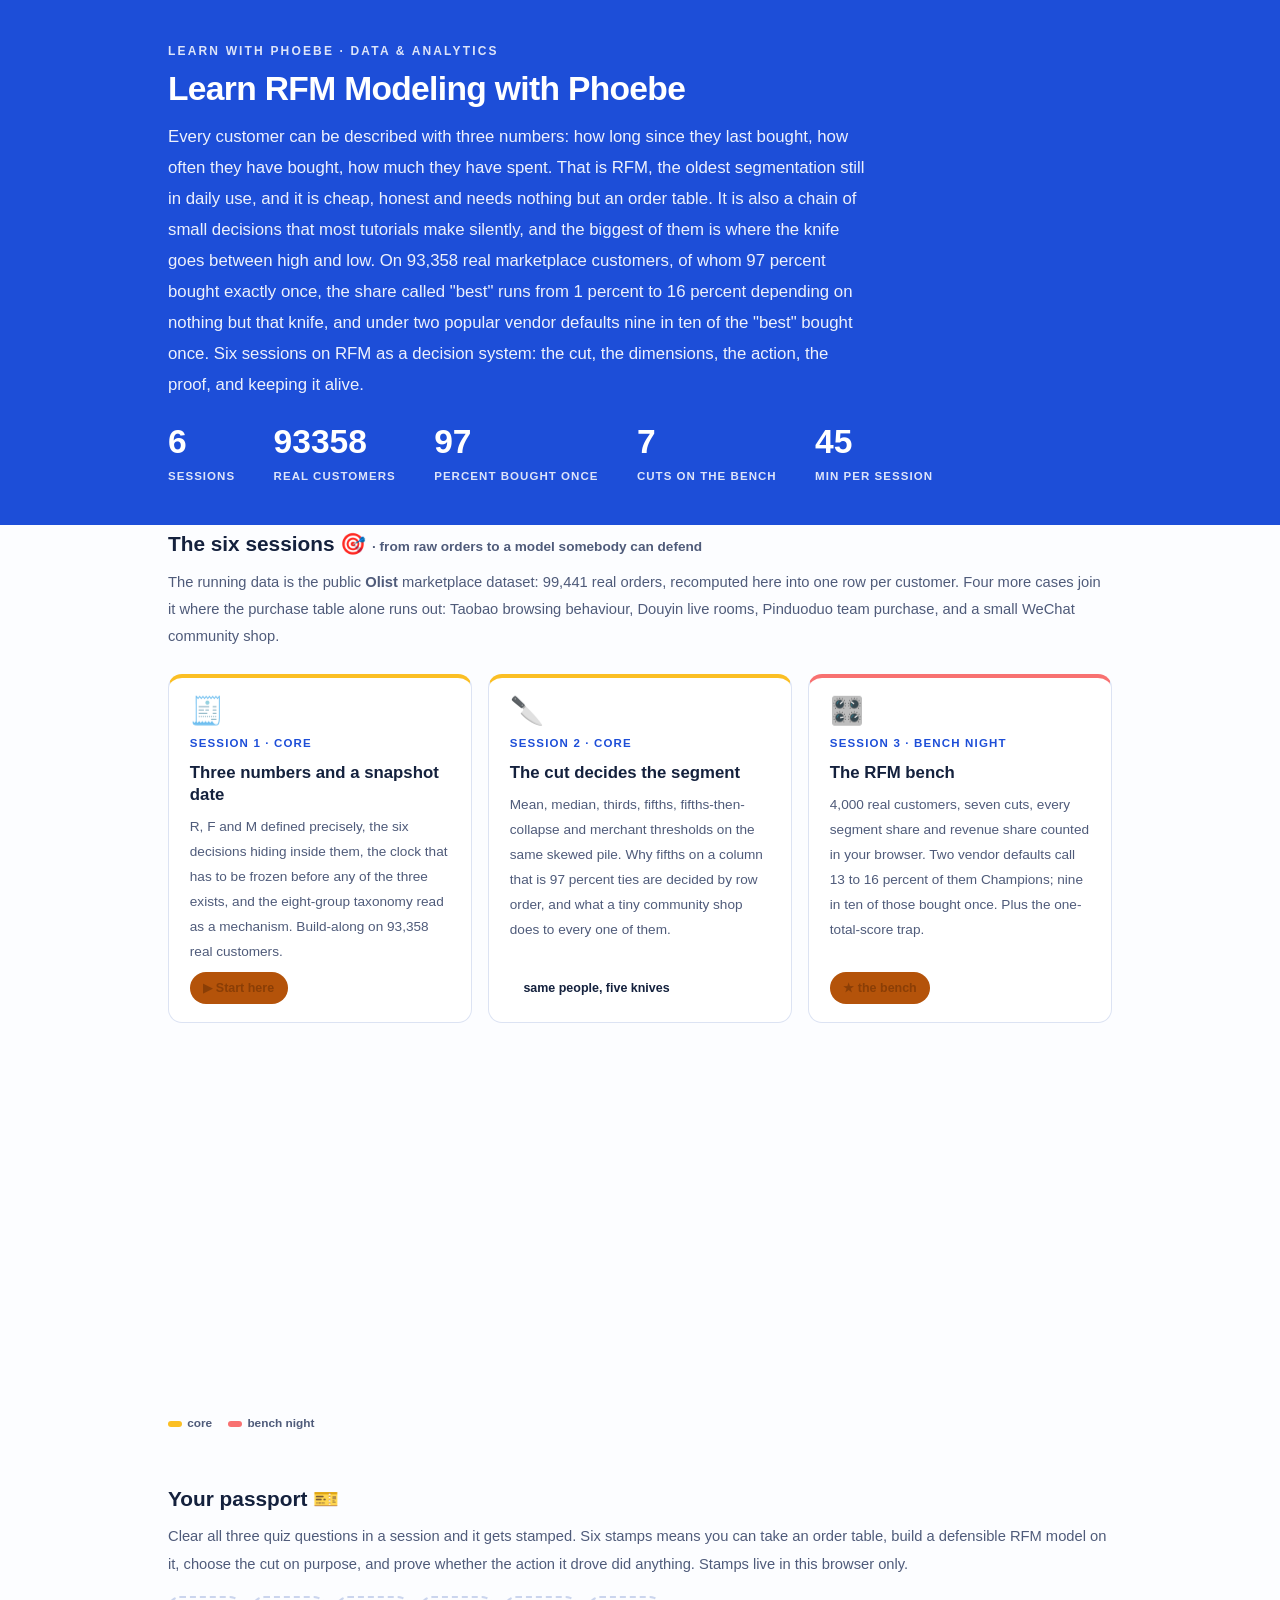
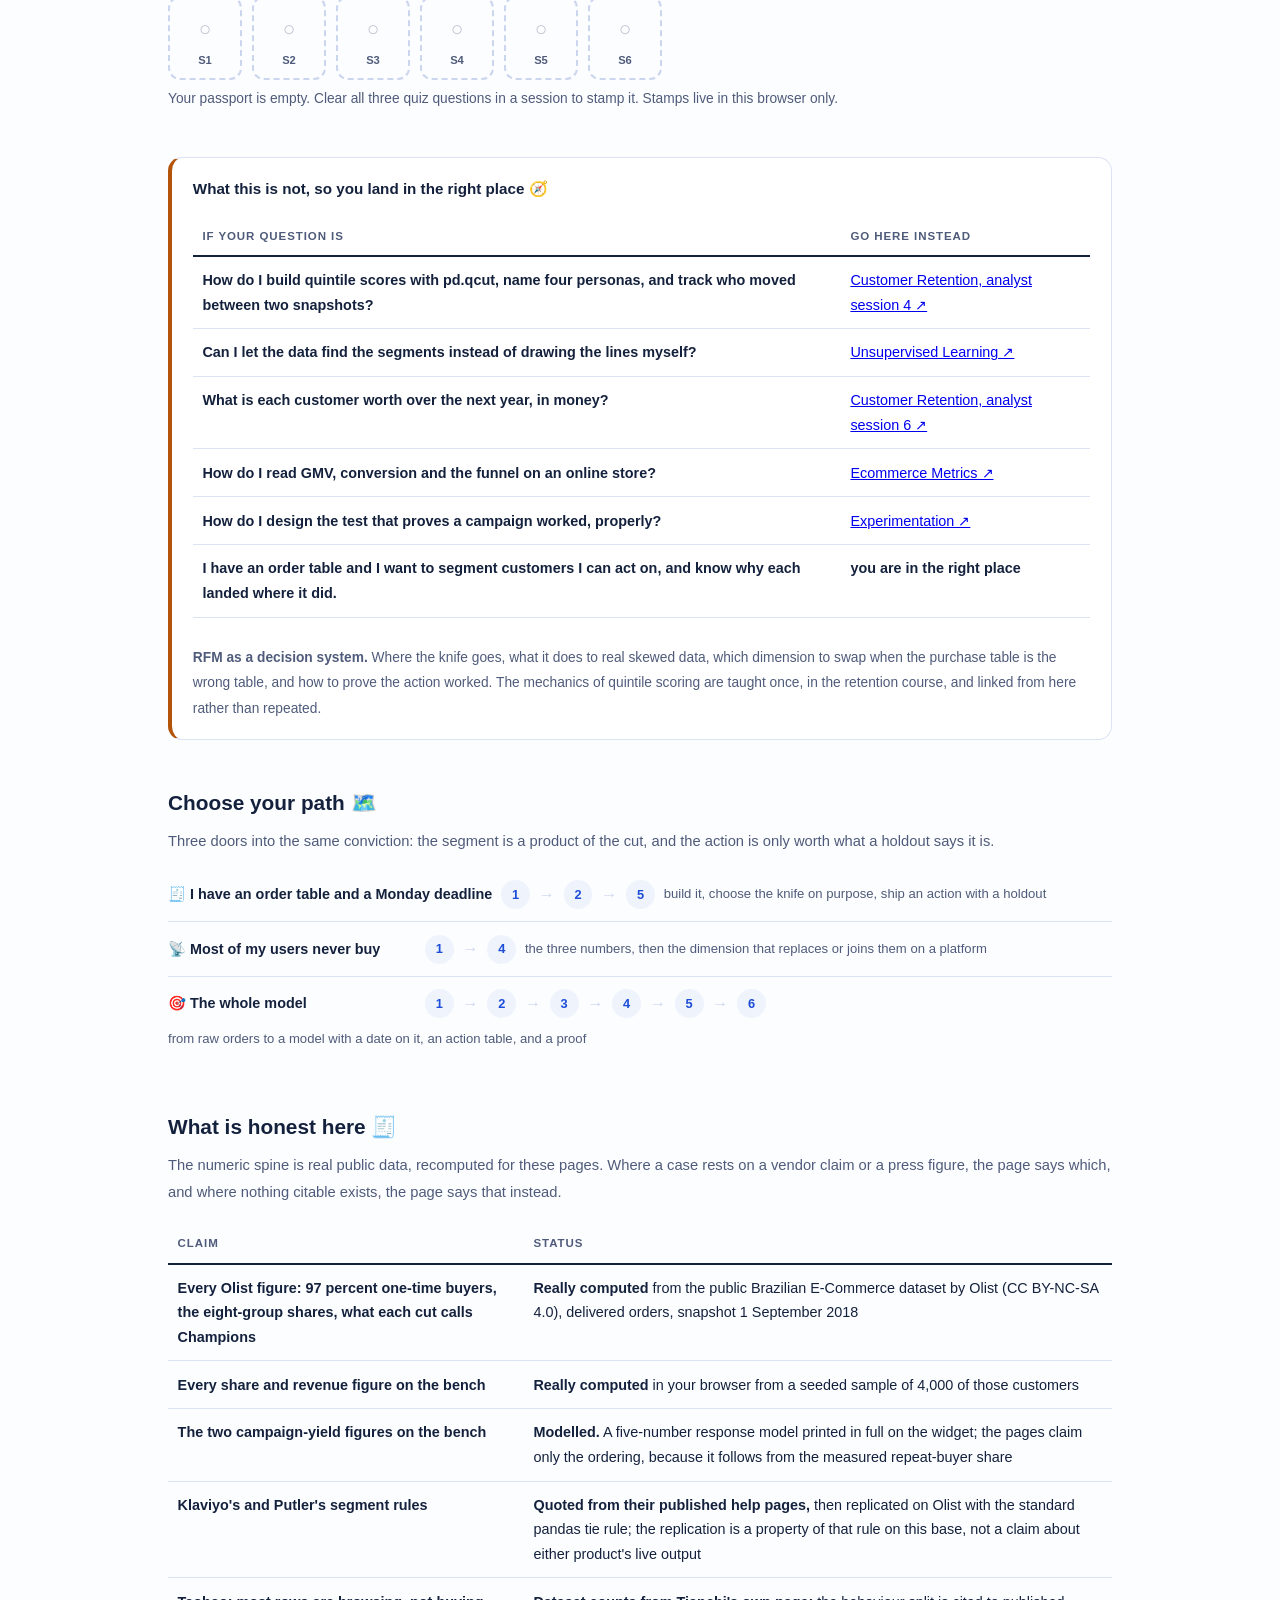
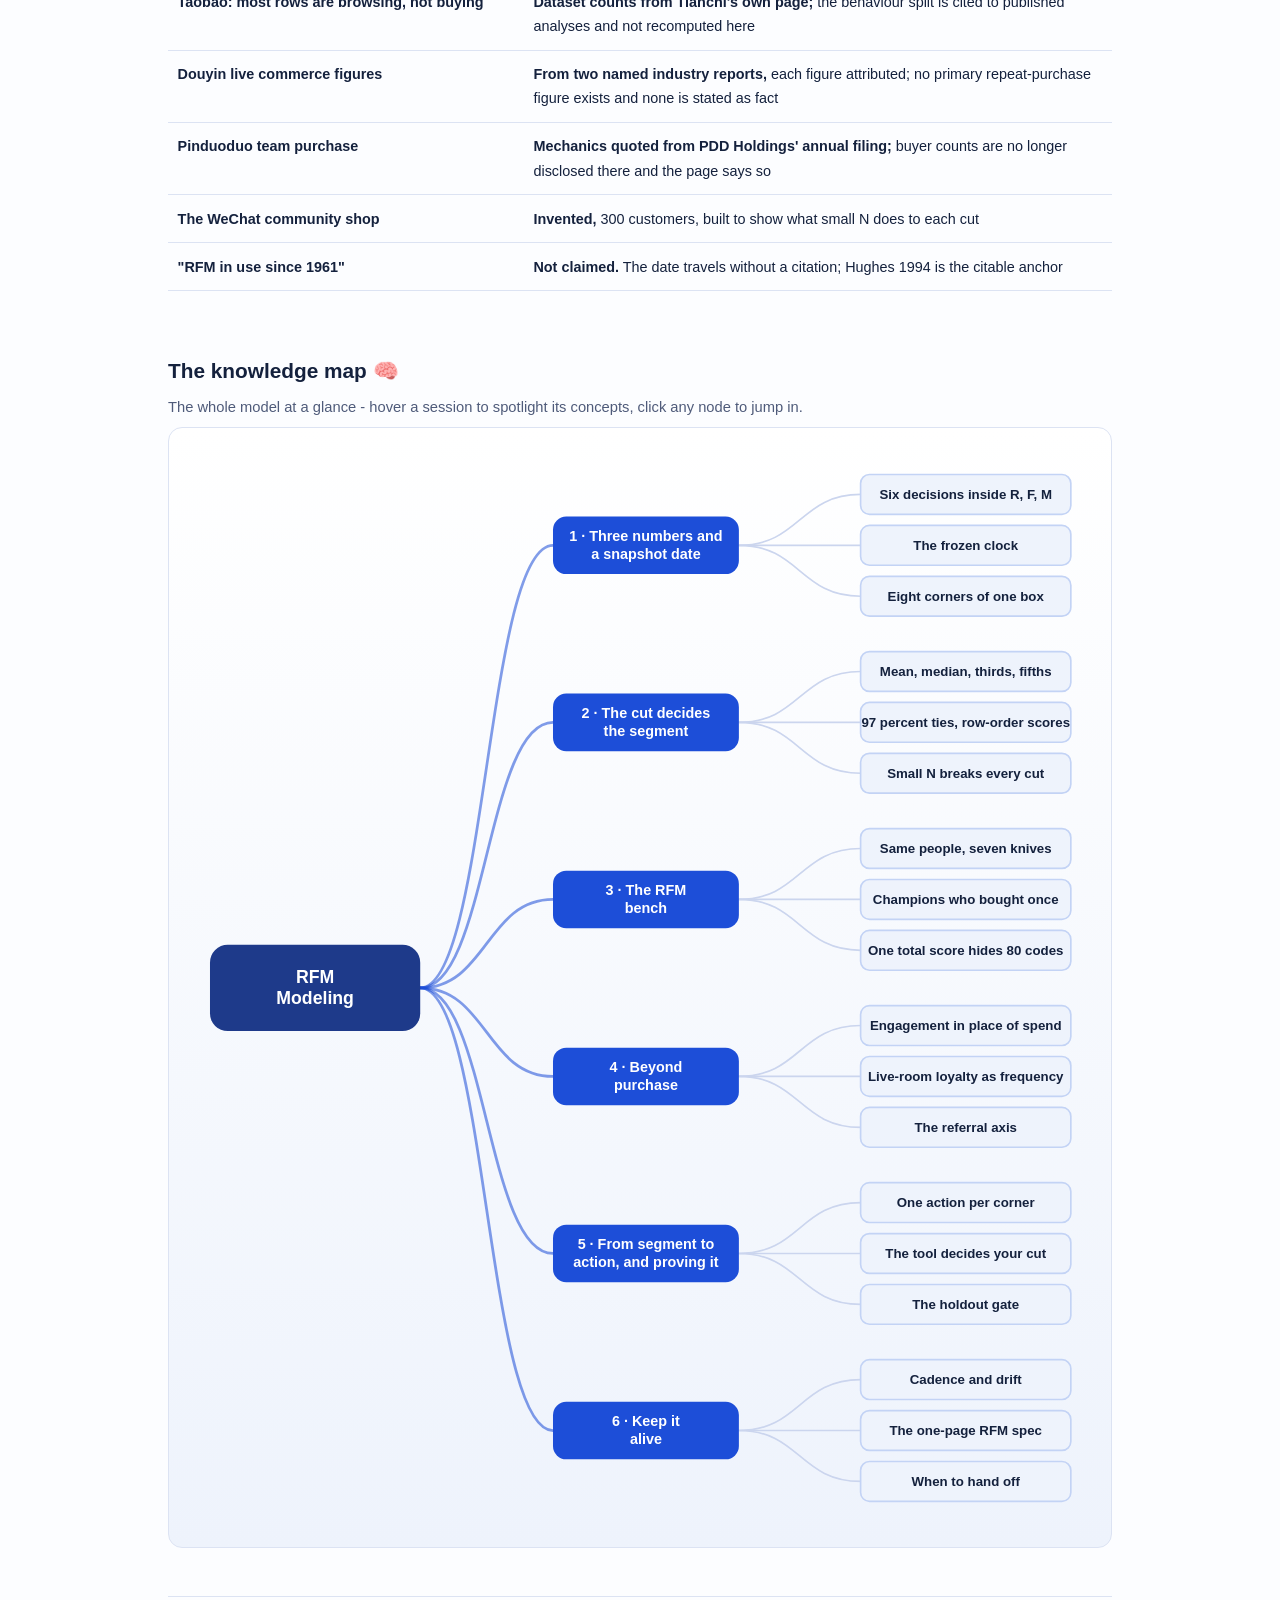
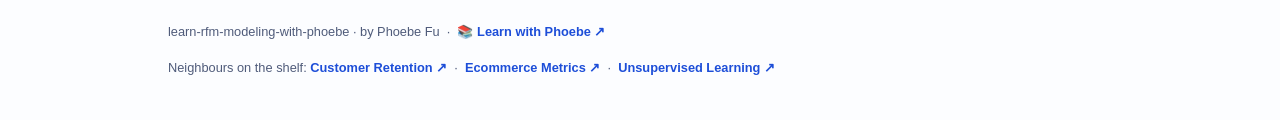
==== commit 3ea765cb: "Cover the tutorial chapter in full: distribution plots, pd.cut edges, fifths-then-collapse as a seve" ====
--- a/index.html
+++ b/index.html
@@ -8,14 +8,14 @@
 <meta property="og:type" content="website">
 <meta property="og:site_name" content="Learn with Phoebe">
 <meta property="og:title" content="Learn RFM Modeling with Phoebe">
-<meta property="og:description" content="Same 4,000 real customers, six ways to cut them. Two vendor defaults call 13 to 16 percent of them Champions; nine in ten of those Champions bought exactly once.">
+<meta property="og:description" content="Same 4,000 real customers, seven ways to cut them. Two vendor defaults call 13 to 16 percent of them Champions; nine in ten of those Champions bought exactly once.">
 <meta property="og:url" content="https://phoebefu6.github.io/learn-rfm-modeling-with-phoebe/">
 <meta property="og:image" content="https://phoebefu6.github.io/learn-rfm-modeling-with-phoebe/assets/og-cover.png">
 <meta property="og:image:width" content="1200">
 <meta property="og:image:height" content="630">
 <meta name="twitter:card" content="summary_large_image">
 <meta name="twitter:title" content="Learn RFM Modeling with Phoebe">
-<meta name="twitter:description" content="A bench that puts 4,000 real customers through six cuts, every share counted in your browser. The knife decides who is called best.">
+<meta name="twitter:description" content="A bench that puts 4,000 real customers through seven cuts, every share counted in your browser. The knife decides who is called best.">
 <meta name="twitter:image" content="https://phoebefu6.github.io/learn-rfm-modeling-with-phoebe/assets/og-cover.png">
 <!-- social:end -->
 <title>Learn RFM Modeling with Phoebe</title>
@@ -87,7 +87,7 @@
       <div class="stat"><b data-count="6">6</b><span>sessions</span></div>
       <div class="stat"><b data-count="93358">93,358</b><span>real customers</span></div>
       <div class="stat"><b data-count="97">97</b><span>percent bought once</span></div>
-      <div class="stat"><b data-count="6">6</b><span>cuts on the bench</span></div>
+      <div class="stat"><b data-count="7">7</b><span>cuts on the bench</span></div>
       <div class="stat"><b data-count="45">45</b><span>min per session</span></div>
     </div>
   </div>
@@ -113,14 +113,14 @@
         <span class="cicon">🔪</span>
         <span class="cnum">Session 2 · core</span>
         <h3>The cut decides the segment</h3>
-        <p>Mean, median, thirds, fifths and merchant thresholds on the same skewed pile. Why fifths on a column that is 97 percent ties are decided by row order, and what a tiny community shop does to every one of them.</p>
+        <p>Mean, median, thirds, fifths, fifths-then-collapse and merchant thresholds on the same skewed pile. Why fifths on a column that is 97 percent ties are decided by row order, and what a tiny community shop does to every one of them.</p>
         <span class="meta"><span class="pill">same people, five knives</span></span>
       </a>
       <a class="course-card" href="courses/03-the-rfm-bench.html" style="--diff:#F87171">
         <span class="cicon">🎛️</span>
         <span class="cnum">Session 3 · bench night</span>
         <h3>The RFM bench</h3>
-        <p>4,000 real customers, six cuts, every segment share and revenue share counted in your browser. Two vendor defaults call 13 to 16 percent of them Champions; nine in ten of those bought once. Plus the one-total-score trap.</p>
+        <p>4,000 real customers, seven cuts, every segment share and revenue share counted in your browser. Two vendor defaults call 13 to 16 percent of them Champions; nine in ten of those bought once. Plus the one-total-score trap.</p>
         <span class="meta"><span class="pill amber">★ the bench</span></span>
       </a>
       <a class="course-card" href="courses/04-beyond-purchase.html" style="--diff:#FBBF24">
@@ -252,7 +252,7 @@
         { label: "Small N breaks every cut", href: "courses/02-the-cut-decides-the-segment.html" } ] },
     { label: "The RFM\nbench", href: "courses/03-the-rfm-bench.html", color: "#F87171",
       concepts: [
-        { label: "Same people, six knives", href: "courses/03-the-rfm-bench.html" },
+        { label: "Same people, seven knives", href: "courses/03-the-rfm-bench.html" },
         { label: "Champions who bought once", href: "courses/03-the-rfm-bench.html" },
         { label: "One total score hides 80 codes", href: "courses/03-the-rfm-bench.html" } ] },
     { label: "Beyond\npurchase", href: "courses/04-beyond-purchase.html", color: "#FBBF24",
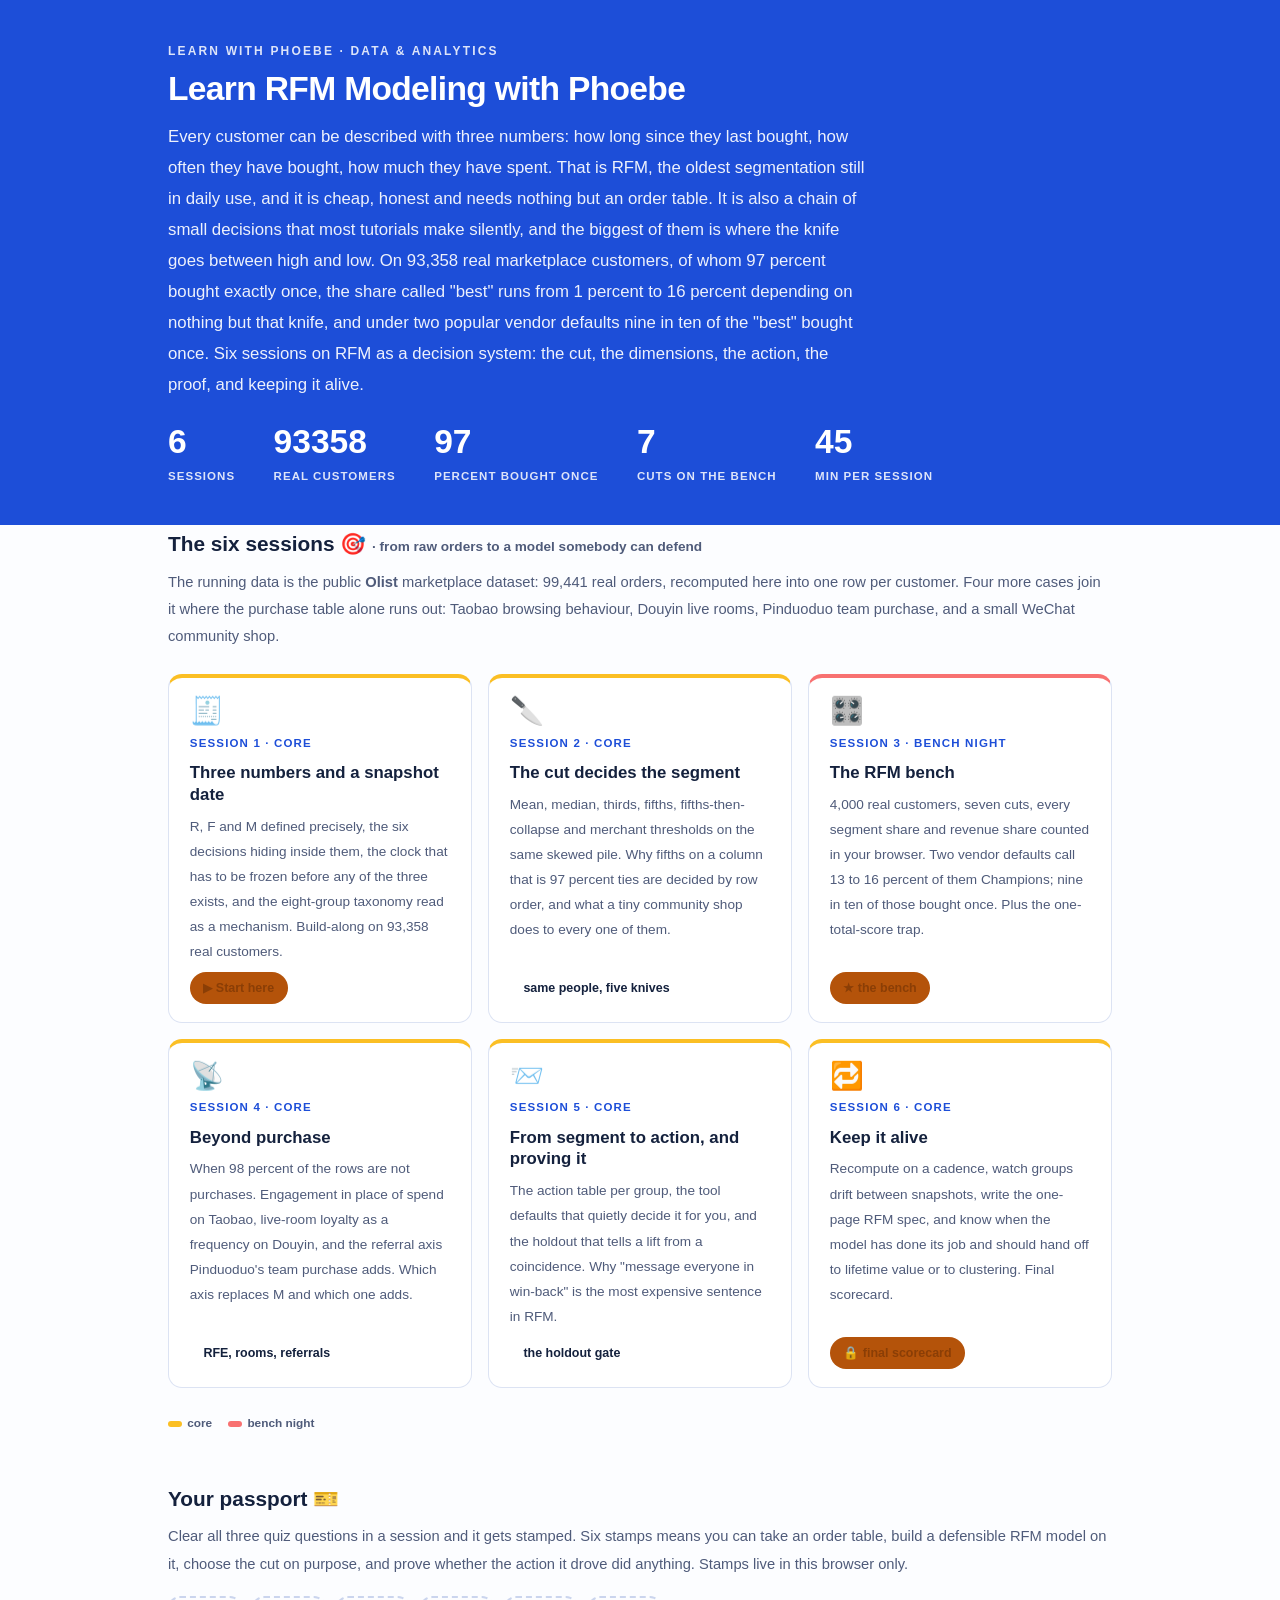
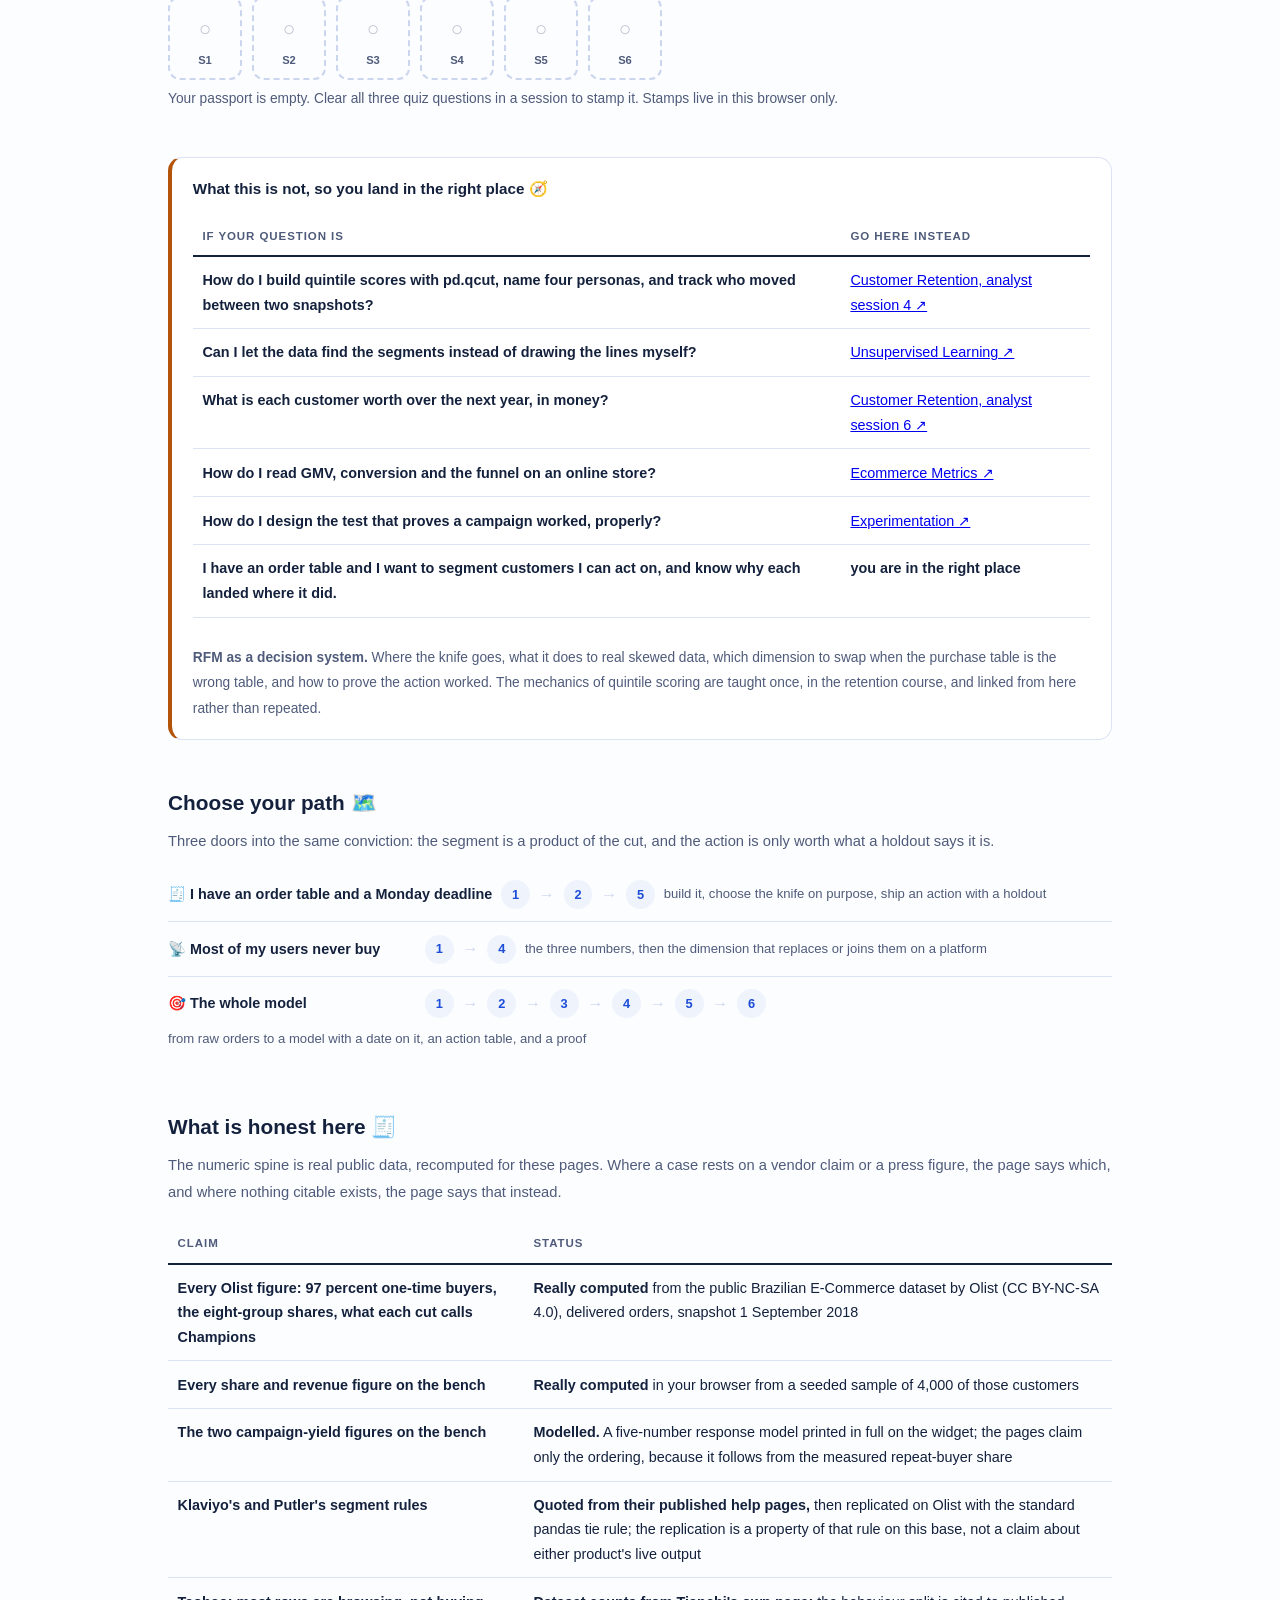
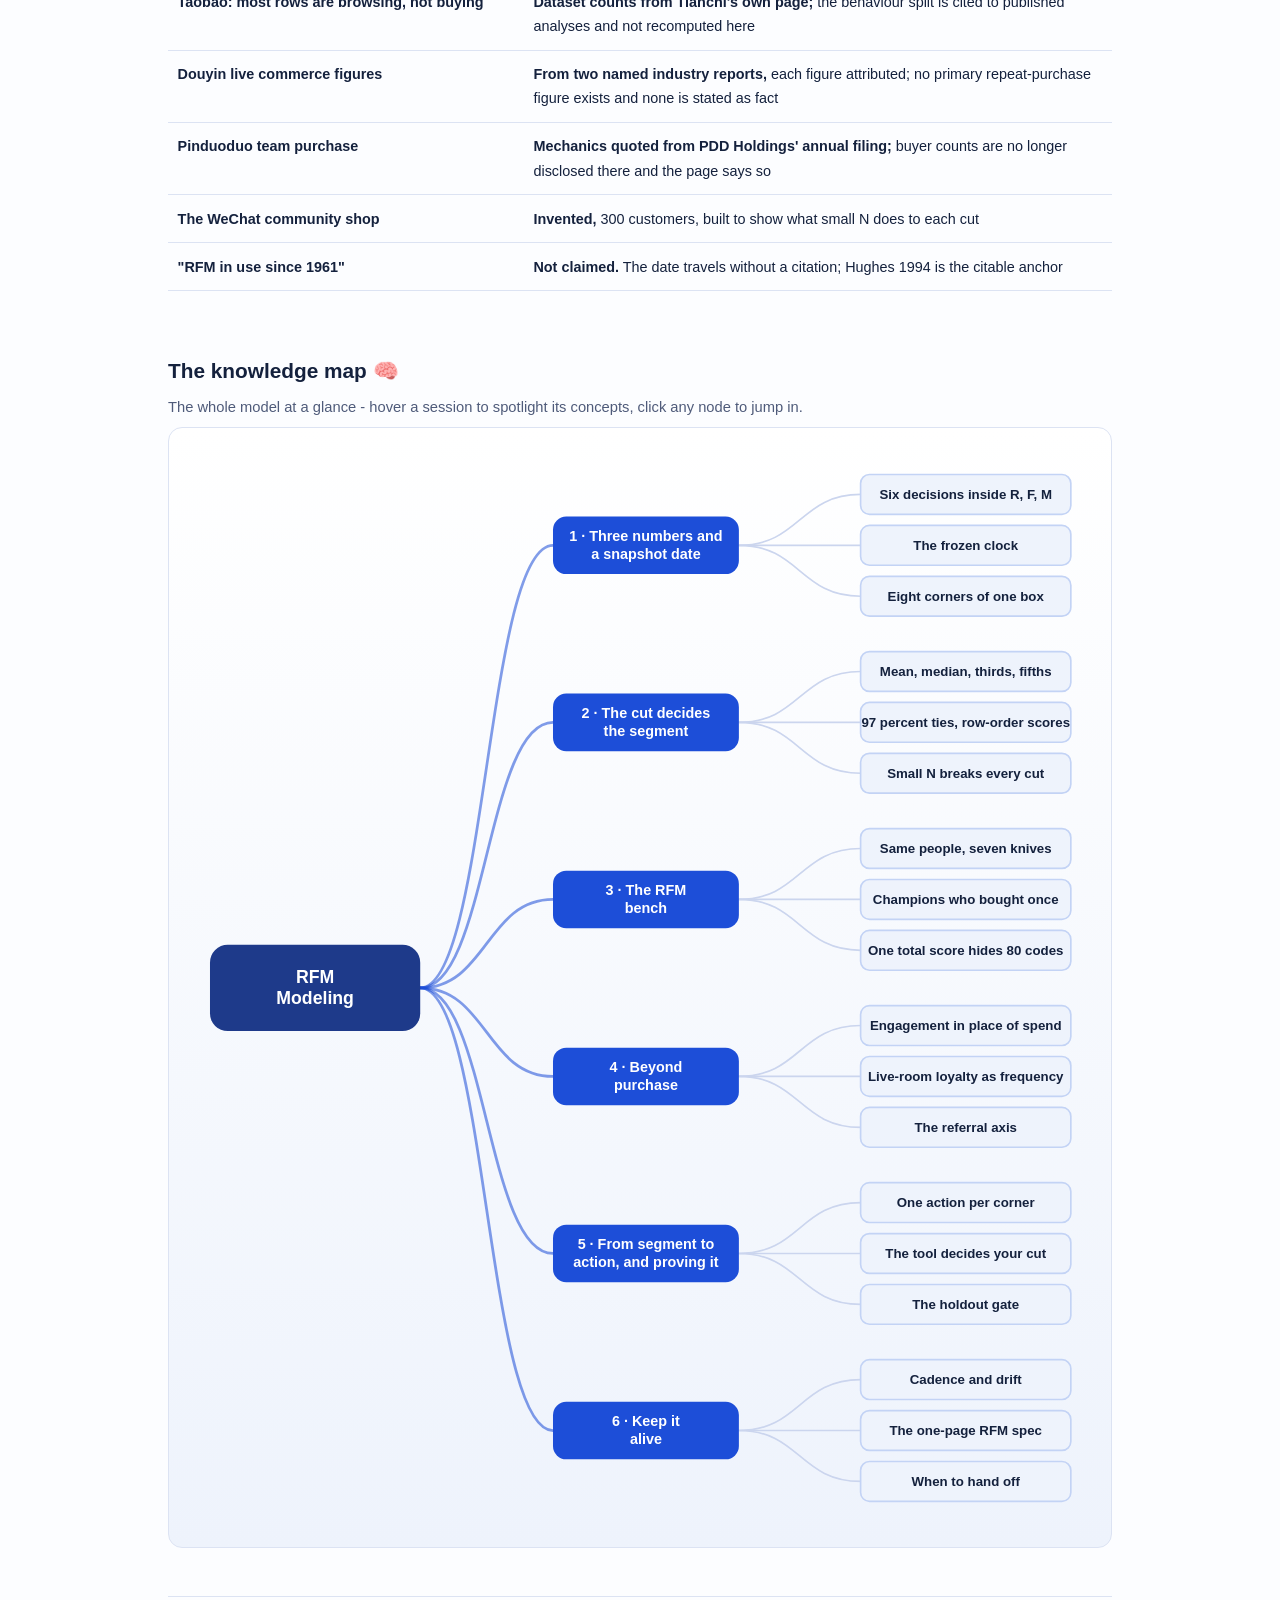
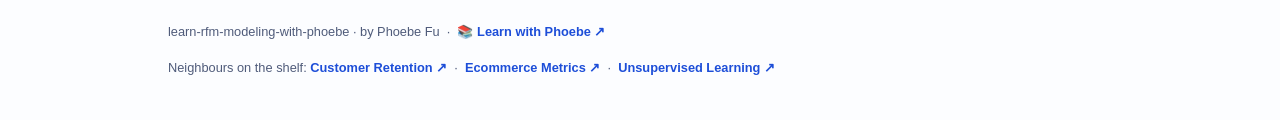
==== commit 82299810: "Layout: code boxes stack under step text; toolbar is one row Shared-template defect, live estate-wid" ====
--- a/index.html
+++ b/index.html
@@ -19,7 +19,7 @@
 <meta name="twitter:image" content="https://phoebefu6.github.io/learn-rfm-modeling-with-phoebe/assets/og-cover.png">
 <!-- social:end -->
 <title>Learn RFM Modeling with Phoebe</title>
-<link rel="stylesheet" href="assets/style.css?v=3">
+<link rel="stylesheet" href="assets/style.css?v=5">
 <style>
 
   .stats-row { display: flex; gap: 2.4rem; margin-top: 1.5rem; flex-wrap: wrap; }
--- a/assets/style.css
+++ b/assets/style.css
@@ -118,8 +118,9 @@
   border-bottom: 1px solid var(--hairline);
   padding: .55rem 0;
 }
-.toolbar .wrap { display: flex; align-items: center; gap: .6rem; }
-.toolbar .crumb { font-size: .8rem; color: var(--muted); font-weight: 600; margin-right: auto; }
+.toolbar .wrap { display: flex; align-items: center; gap: .5rem; flex-wrap: nowrap; }
+.toolbar .crumb { font-size: .8rem; color: var(--muted); font-weight: 600; margin-right: auto; min-width: 0; white-space: nowrap; overflow: hidden; text-overflow: ellipsis; }
+.toolbar .btn { white-space: nowrap; flex: none; padding: .38rem .8rem; font-size: .78rem; line-height: 1.2; }
 .toolbar .crumb a { color: var(--indigo); text-decoration: none; }
 .btn {
   border: 1px solid var(--hairline);
@@ -319,11 +320,15 @@
 /* ---------- demo steps ---------- */
 .steps { counter-reset: step; margin: .6rem 0 1rem; }
 .step {
-  display: flex;
-  gap: .9rem;
+  display: grid;
+  grid-template-columns: max-content minmax(0, 1fr);
+  column-gap: .9rem;
+  row-gap: .2rem;
   padding: .85rem 0;
   border-bottom: .5px solid var(--hairline);
 }
+.step > * { grid-column: 2; min-width: 0; }
+.step > .prompt-box { margin: .8rem 0 .4rem; }
 .step:last-child { border-bottom: none; }
 .step::before {
   counter-increment: step;
@@ -832,7 +837,10 @@
   /* 44px tap targets */
   details.card summary { min-height: 44px; }
   .qopt { min-height: 44px; display: flex; align-items: center; padding: .7rem .9rem; }
-  .toolbar .btn, .pagefoot a { min-height: 44px; display: inline-flex; align-items: center; }
+  .toolbar .btn, .pagefoot a { min-height: 44px; display: inline-flex; align-items: center; justify-content: center; }
+  .toolbar .crumb, .toolbar #zoom-toggle { display: none; }
+  .toolbar .btn { flex: 1 1 0; padding: .3rem .4rem; font-size: .72rem; }
+  table.clean { display: block; overflow-x: auto; -webkit-overflow-scrolling: touch; }
 }
 
 @media (max-width: 640px) {
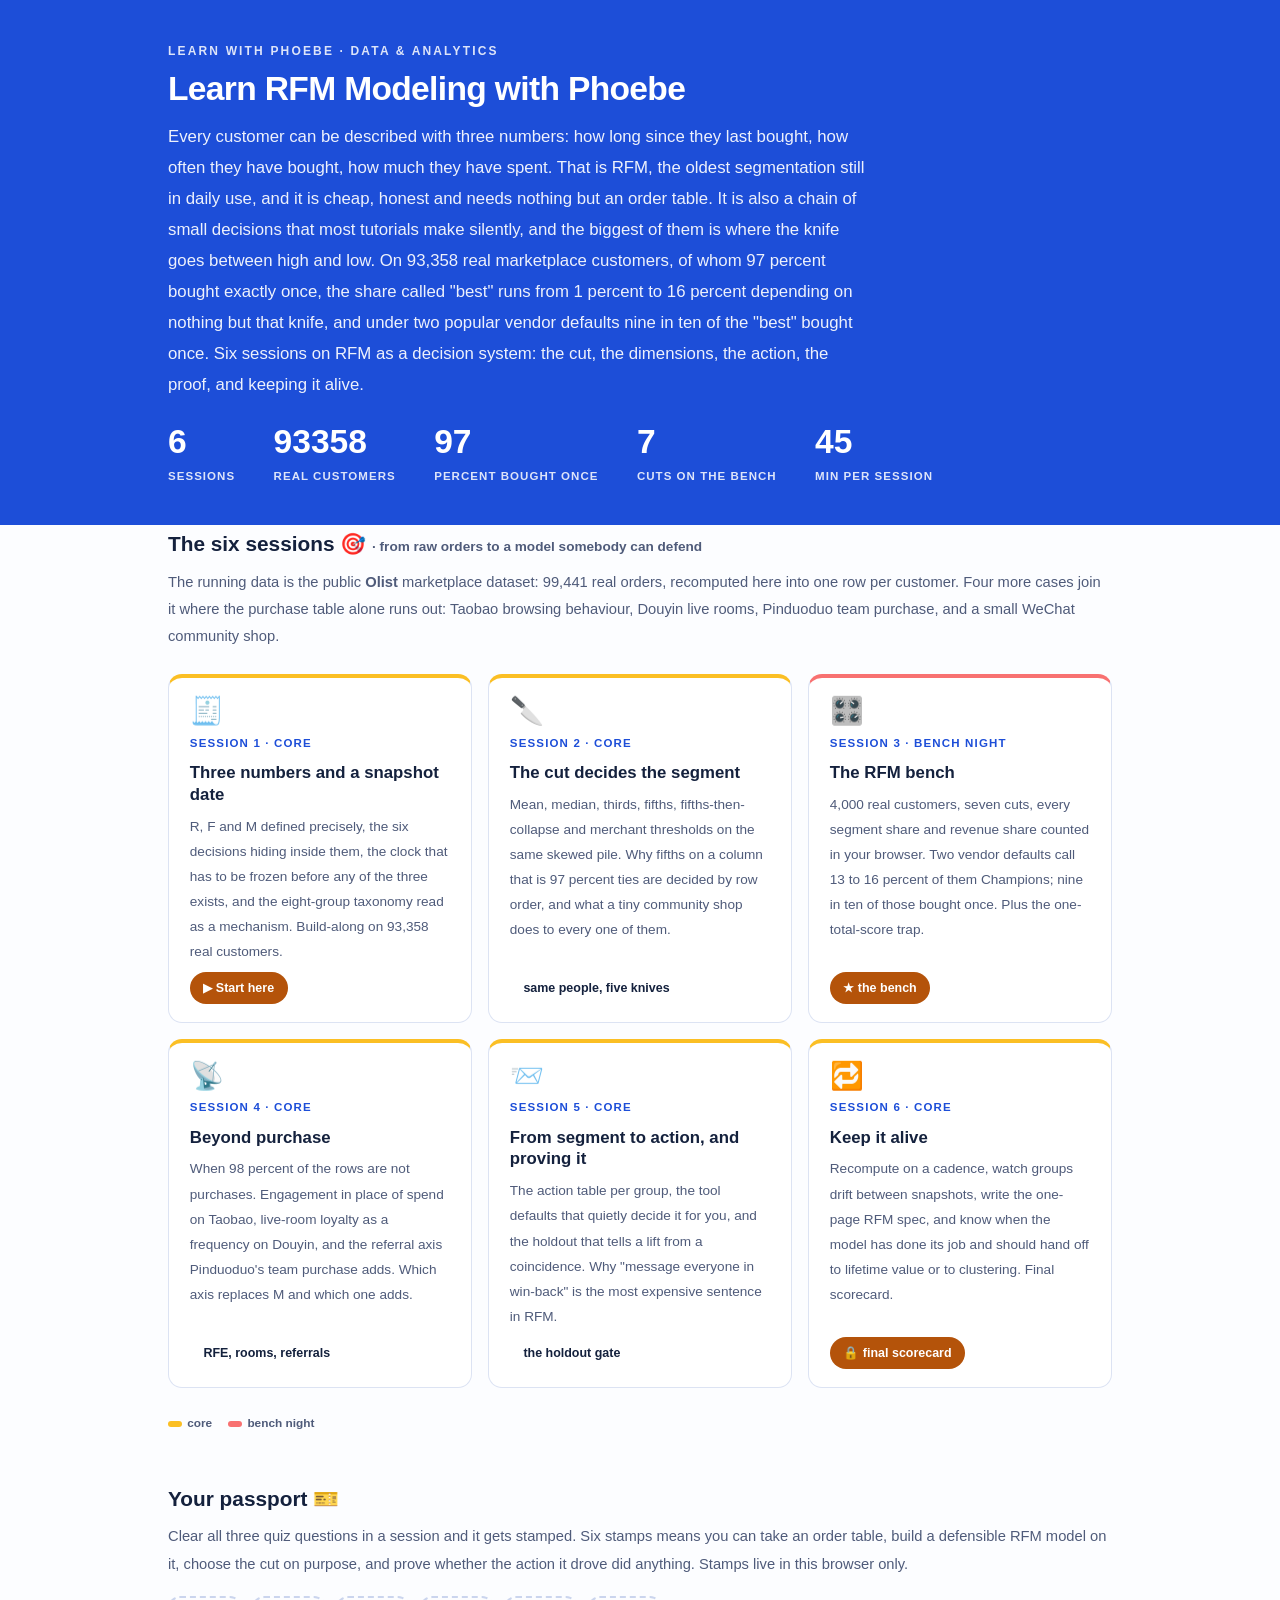
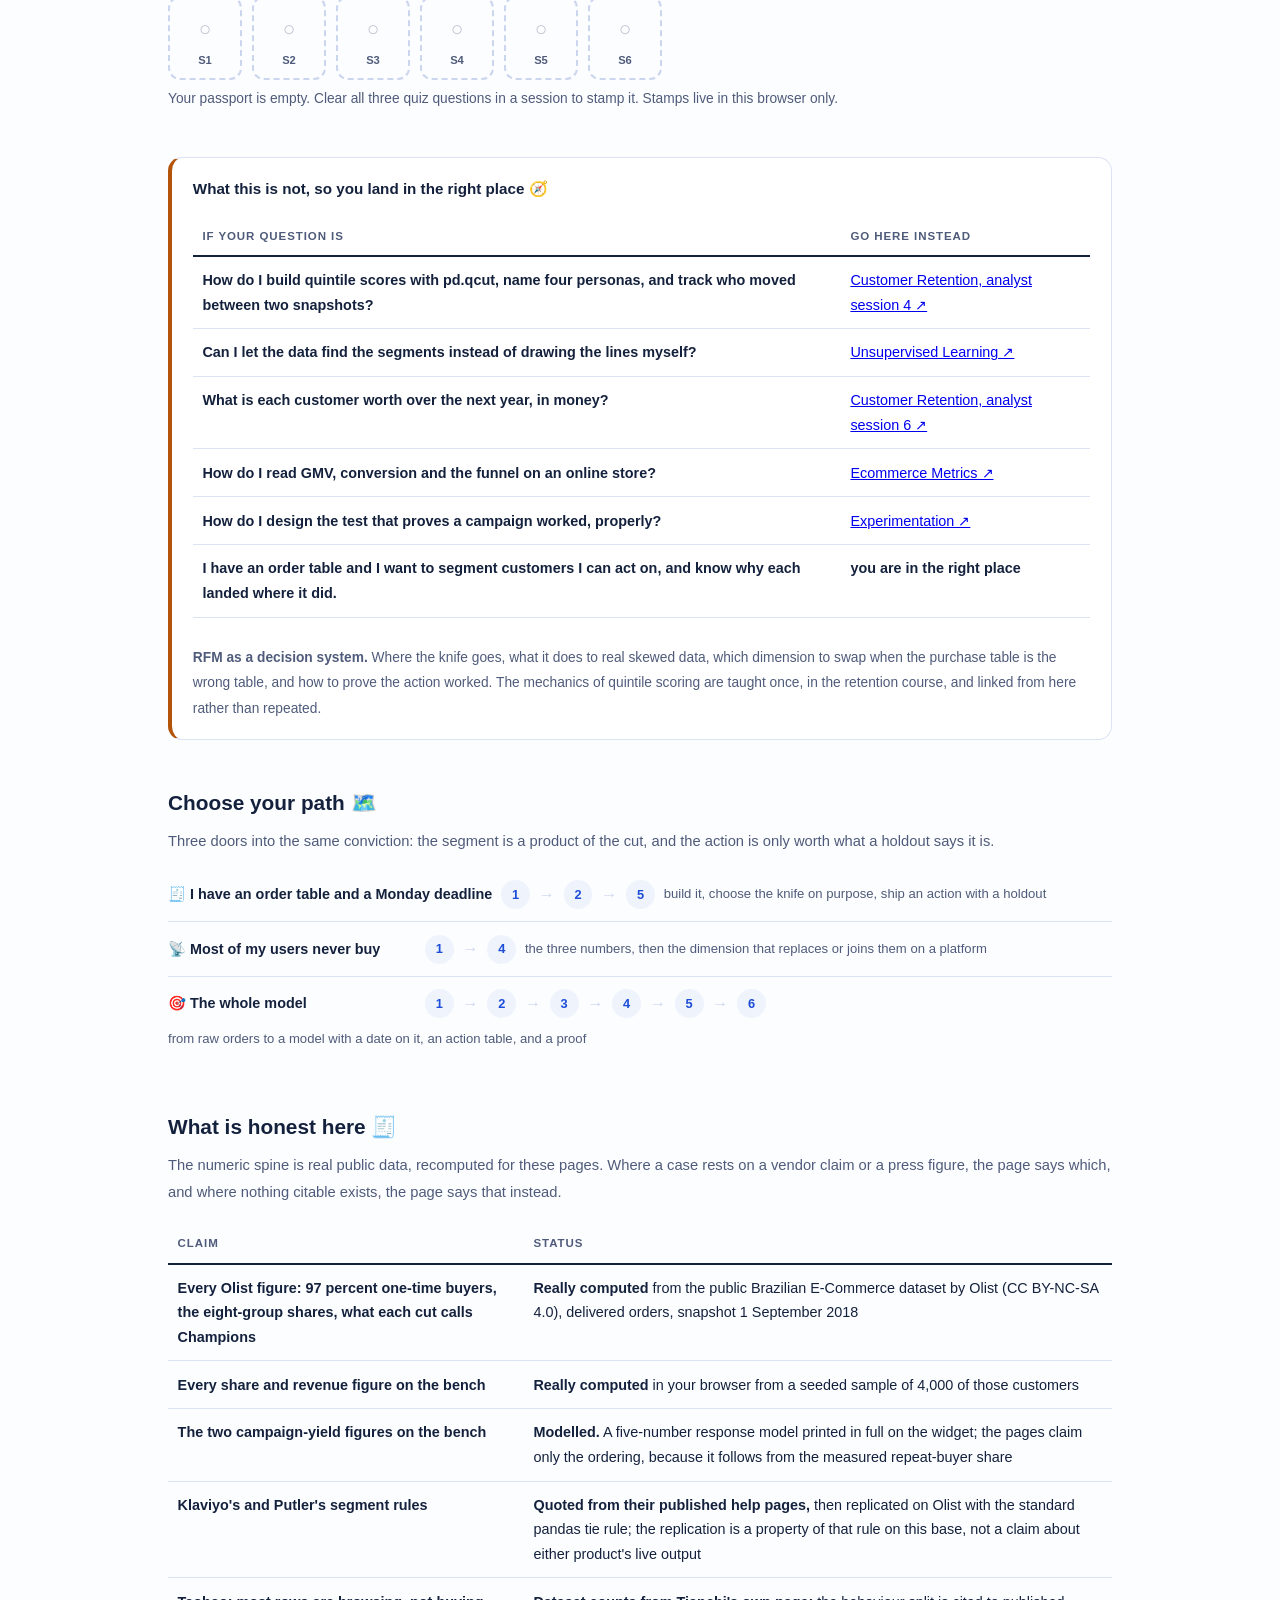
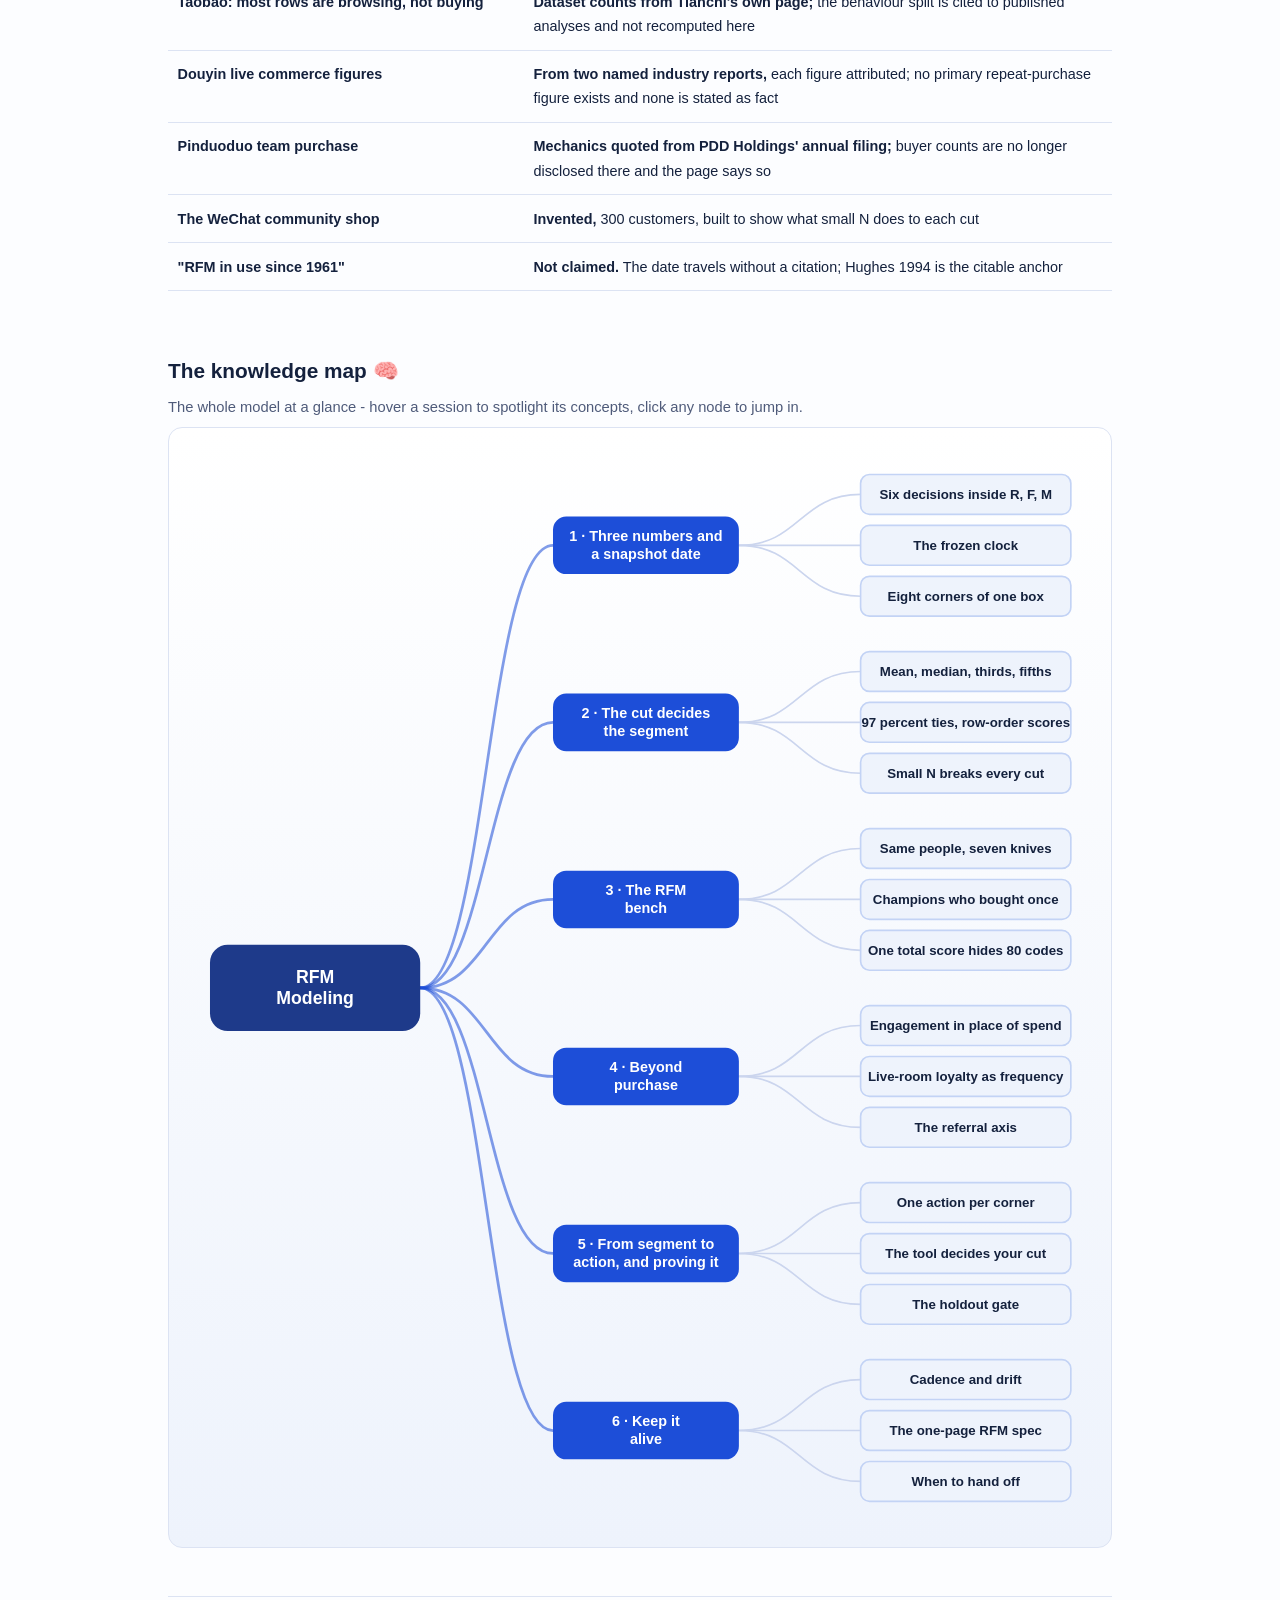
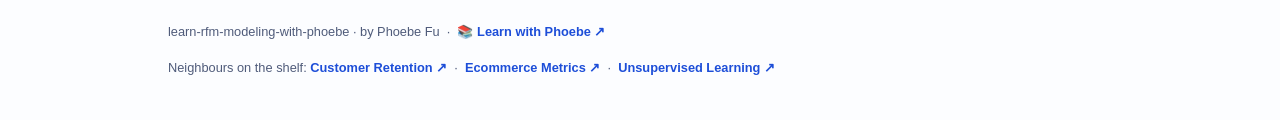
==== commit ba896ea6: "Fix unreadable pills and labels: white text on the amber fill The "Real world" pill, build-along ste" ====
--- a/index.html
+++ b/index.html
@@ -19,7 +19,7 @@
 <meta name="twitter:image" content="https://phoebefu6.github.io/learn-rfm-modeling-with-phoebe/assets/og-cover.png">
 <!-- social:end -->
 <title>Learn RFM Modeling with Phoebe</title>
-<link rel="stylesheet" href="assets/style.css?v=5">
+<link rel="stylesheet" href="assets/style.css?v=6">
 <style>
 
   .stats-row { display: flex; gap: 2.4rem; margin-top: 1.5rem; flex-wrap: wrap; }
--- a/assets/style.css
+++ b/assets/style.css
@@ -240,7 +240,7 @@
 .pill.solid { background: var(--indigo); color: #fff; }
 .pill.light { background: var(--indigo-50); color: var(--indigo); }
 .pill.inkpill { background: var(--ink); color: #fff; }
-.pill.amber, .pill.peach { background: var(--amber); color: var(--amber-ink); }
+.pill.amber, .pill.peach { background: var(--amber); color: #fff; }
 .pill.bare { color: var(--faint); }
 
 /* ---------- 4D grid ---------- */
@@ -298,7 +298,7 @@
   padding: .15rem .7rem;
 }
 .prompt-box.bad .label { background: var(--faint); color: var(--ink); }
-.prompt-box.good .label { background: var(--amber); color: var(--amber-ink); }
+.prompt-box.good .label { background: var(--amber); color: #fff; }
 .copy-btn {
   position: absolute;
   top: .7rem;
@@ -315,7 +315,7 @@
   transition: background .15s ease;
 }
 .copy-btn:hover { background: rgba(255,255,255,.22); }
-.copy-btn.copied { background: var(--amber); border-color: var(--amber); color: var(--amber-ink); }
+.copy-btn.copied { background: var(--amber); border-color: var(--amber); color: #fff; }
 
 /* ---------- demo steps ---------- */
 .steps { counter-reset: step; margin: .6rem 0 1rem; }
@@ -372,7 +372,7 @@
 .callout.example .ex-pill {
   display: inline-block;
   background: var(--amber);
-  color: var(--amber-ink);
+  color: #fff;
   border-radius: 999px;
   padding: .15rem .7rem;
   font-size: .68rem;
@@ -714,7 +714,7 @@
   font-family: inherit; transition: all .14s ease; white-space: nowrap;
 }
 .sql-btn:hover { background: rgba(255,255,255,.2); }
-.sql-btn.sql-run { background: var(--amber); color: var(--amber-ink); border-color: var(--amber); }
+.sql-btn.sql-run { background: var(--amber); color: #fff; border-color: var(--amber); }
 .sql-btn.sql-run:hover { filter: brightness(1.05); }
 .sql-label {
   display: block;
@@ -968,7 +968,7 @@
   z-index: 2;
 }
 .hs-pin:hover { transform: translate(-50%, -50%) scale(1.18); }
-.hs-pin.on { background: var(--amber); color: var(--amber-ink); }
+.hs-pin.on { background: var(--amber); color: #fff; }
 .hs-pin::before {
   content: ""; position: absolute; inset: -7px; border-radius: 999px;
   border: 2px solid var(--indigo); opacity: 0;
@@ -1114,7 +1114,7 @@
   padding: 4px 11px; border-radius: 999px;
   background: rgba(255,255,255,.15);
 }
-.stakes-read .sk-delta.good { background: var(--amber); color: var(--amber-ink); }
+.stakes-read .sk-delta.good { background: var(--amber); color: #fff; }
 .stakes-read .sk-delta.bad { background: #FCA5A5; color: #7f1d1d; }
 
 /* --- 6. scorecard: halfway self-grade ------------------ */
@@ -1150,7 +1150,7 @@
   background: var(--indigo-50); color: var(--indigo-deep);
   border: 1px solid var(--indigo-soft); cursor: default;
 }
-.pp-pill.full { background: var(--amber); color: var(--amber-ink); border-color: var(--amber); }
+.pp-pill.full { background: var(--amber); color: #fff; border-color: var(--amber); }
 .pp-strip { display: flex; gap: 10px; flex-wrap: wrap; margin: 18px 0 6px; }
 .pp-stamp {
   display: flex; flex-direction: column; align-items: center; gap: 6px;
@@ -1177,7 +1177,7 @@
   display: inline-block; margin-bottom: 7px;
   font: 800 0.68rem Inter, sans-serif; letter-spacing: .07em;
   text-transform: uppercase; padding: 3px 10px; border-radius: 999px;
-  background: var(--amber); color: var(--amber-ink);
+  background: var(--amber); color: #fff;
 }
 
 /* --- mobile floor (desktop is the product) ------------- */
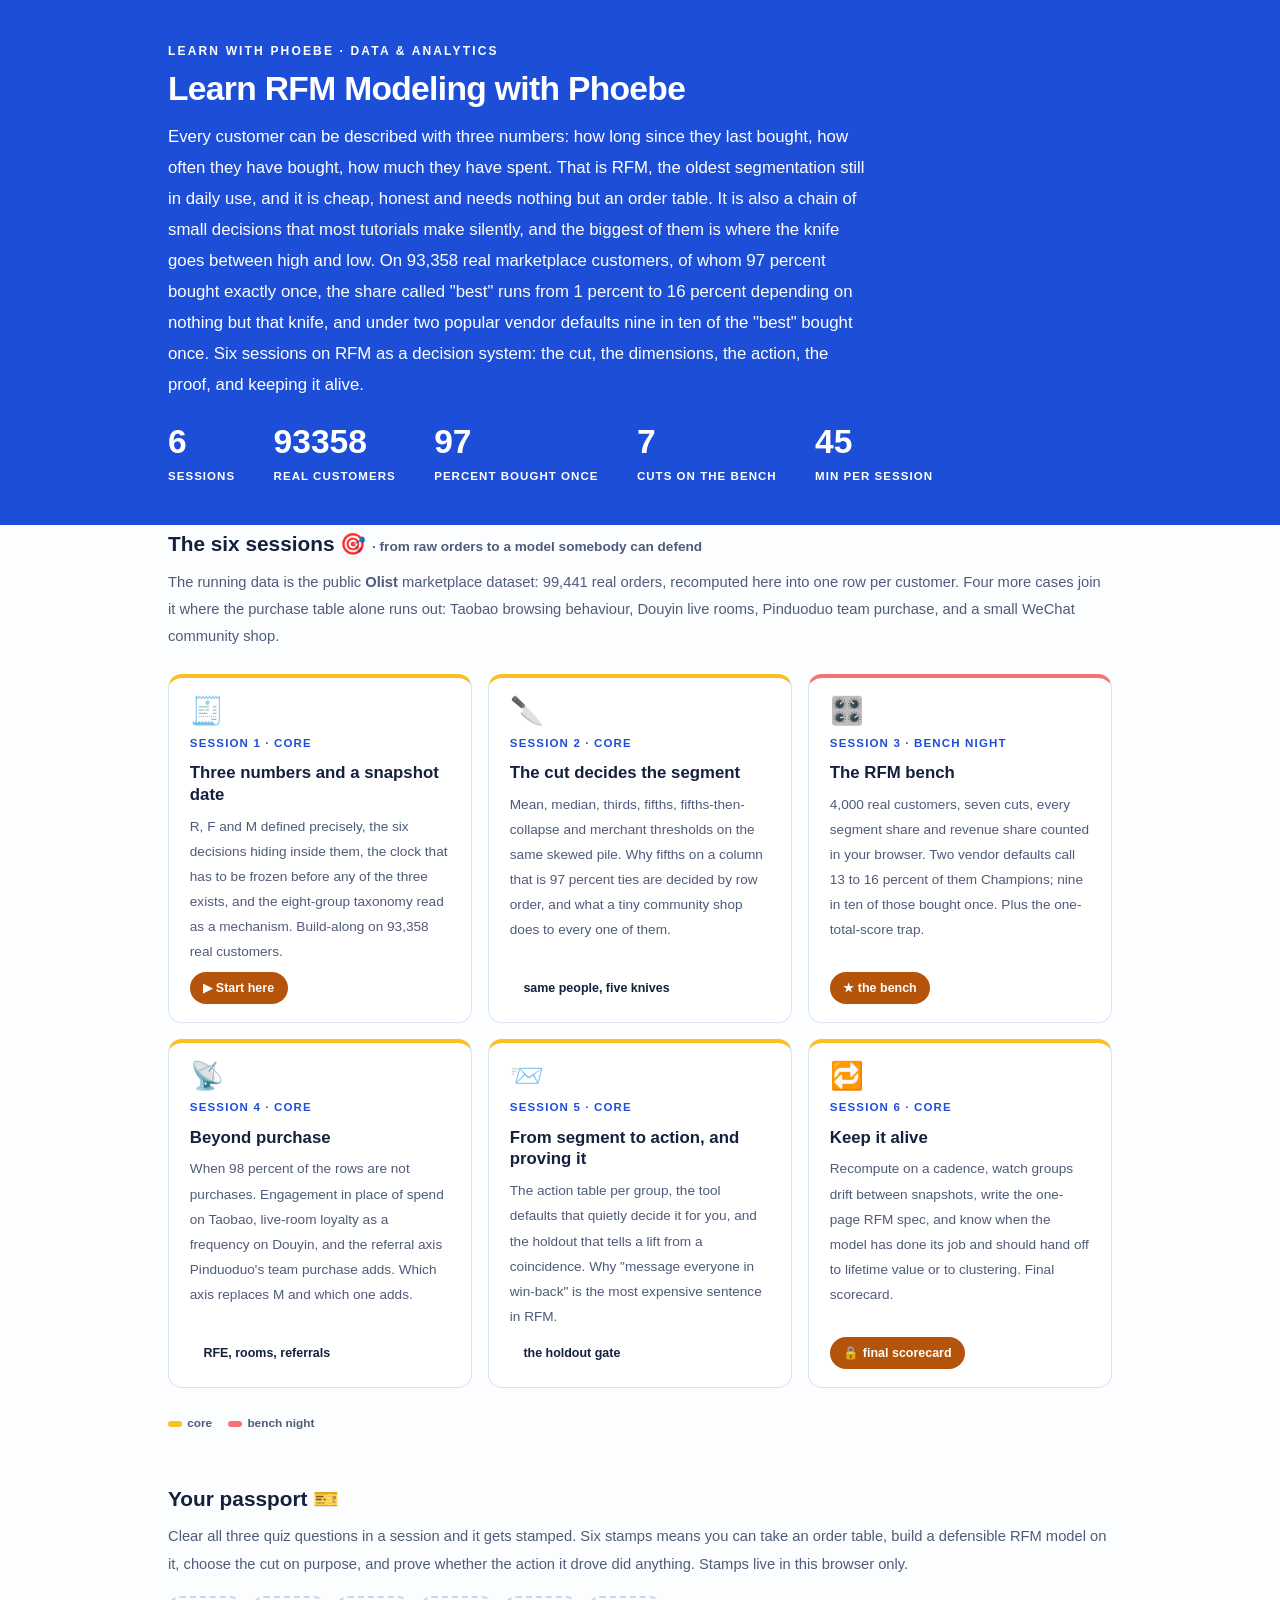
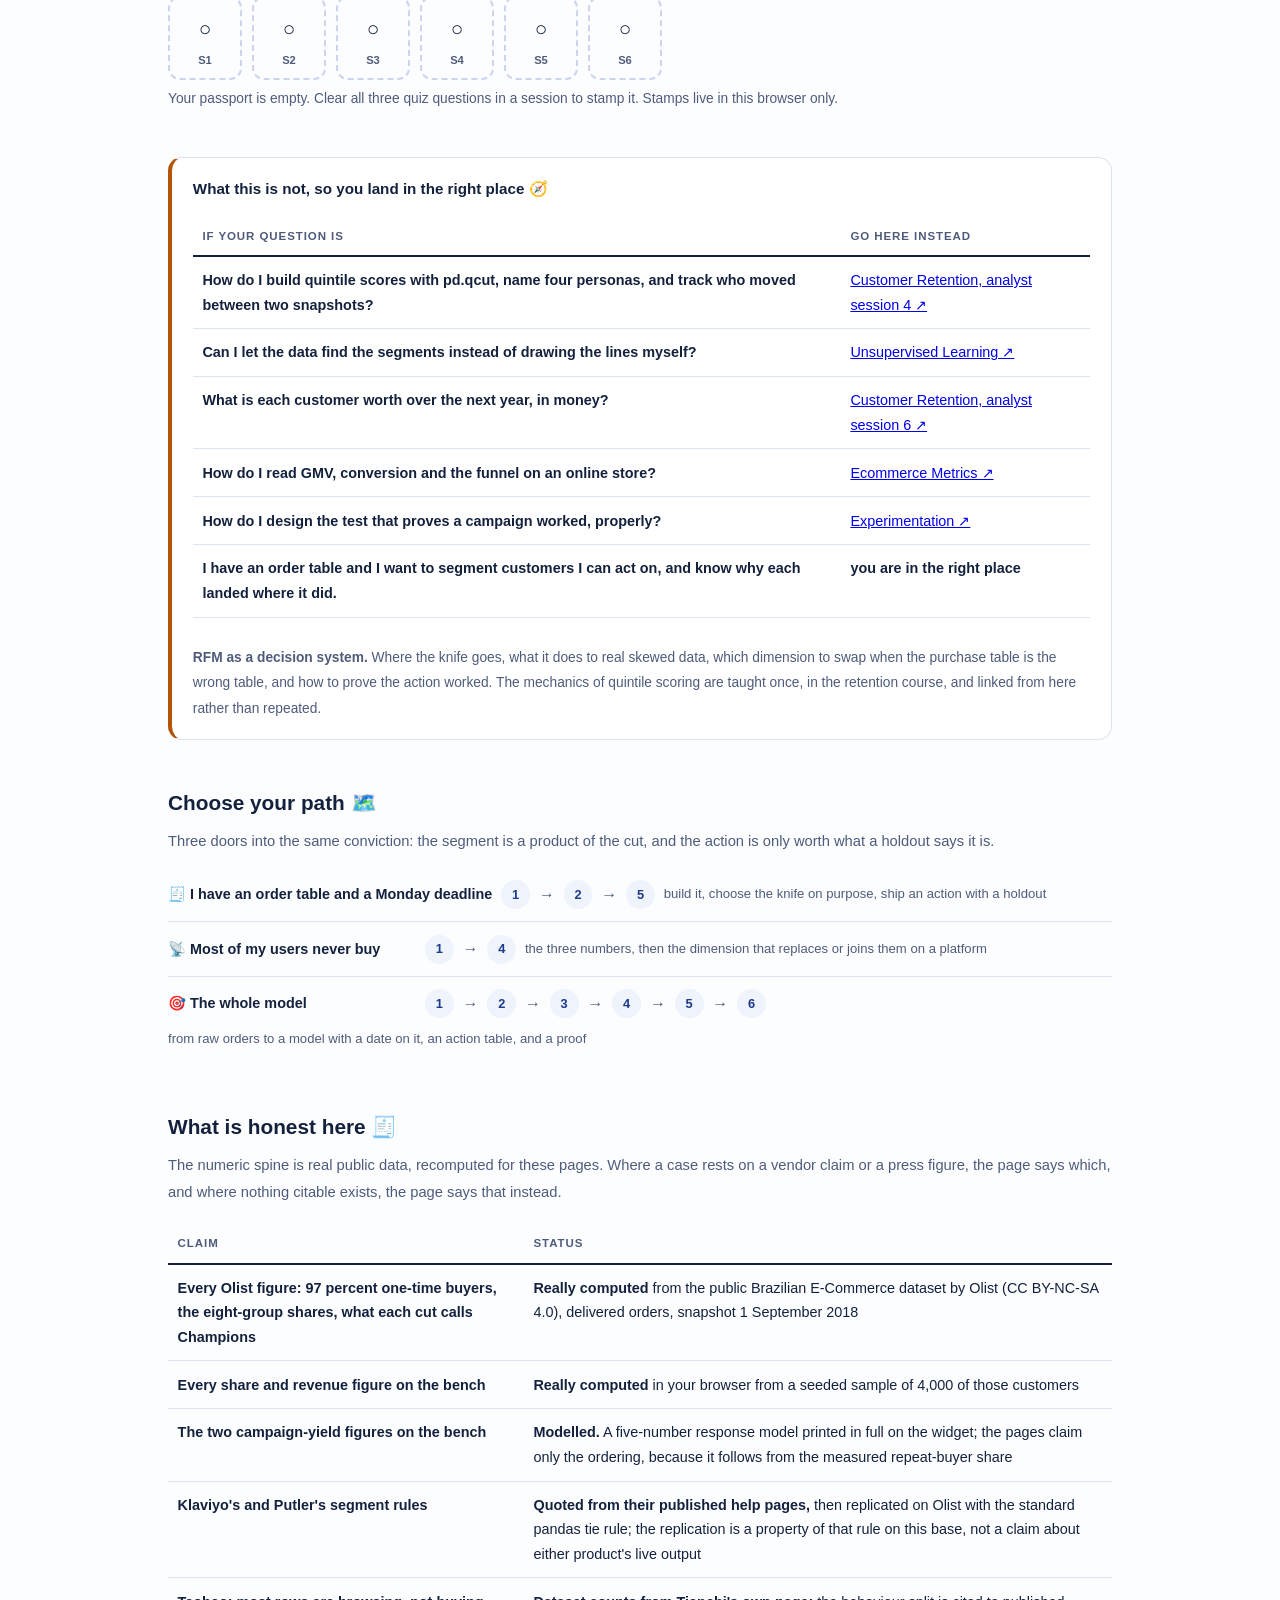
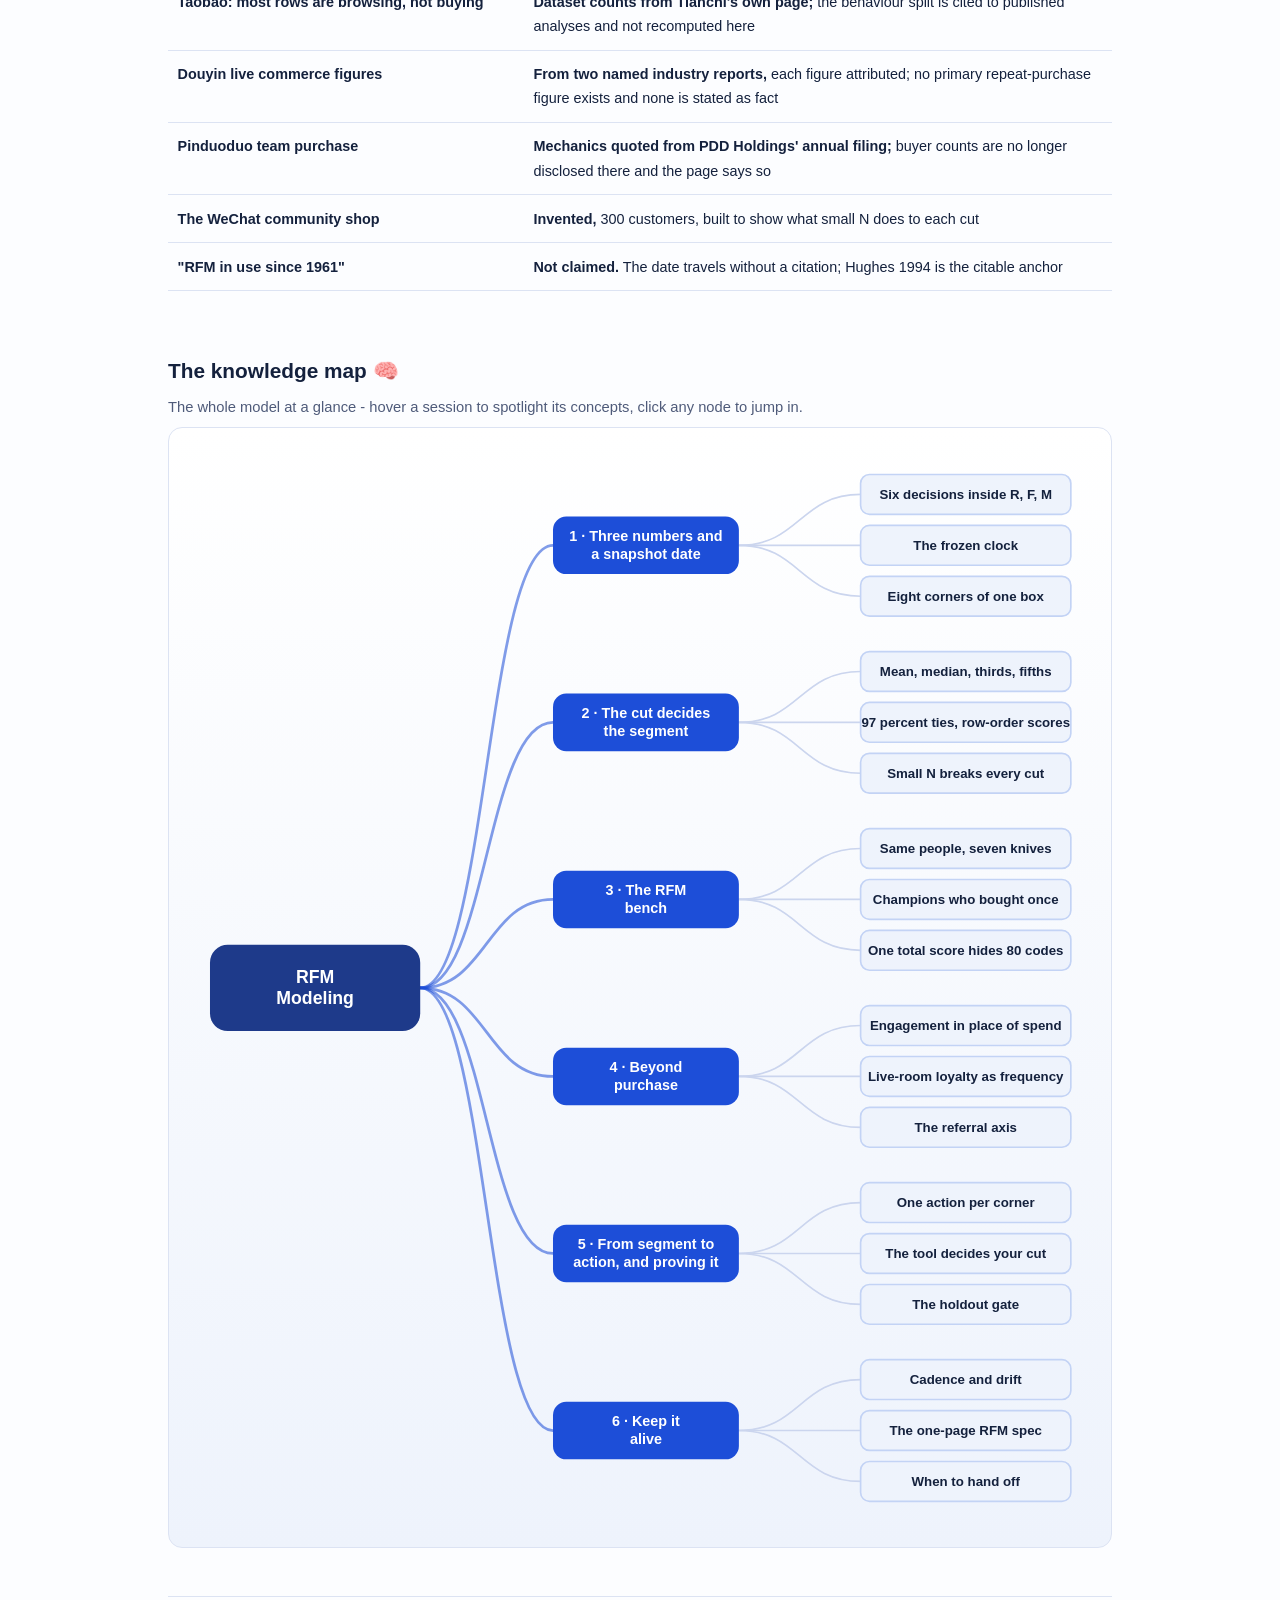
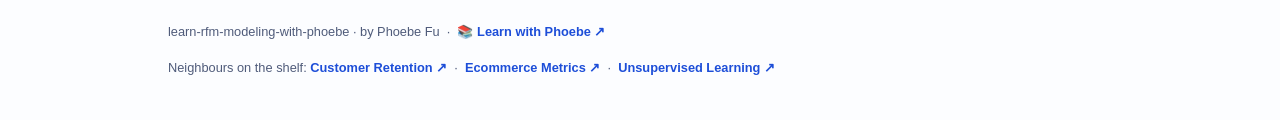
==== commit 34ce3c3e: "Light surfaces everywhere: lightbox, cheat panel, code boxes; contrast and phone-width fixes Every d" ====
--- a/index.html
+++ b/index.html
@@ -19,12 +19,12 @@
 <meta name="twitter:image" content="https://phoebefu6.github.io/learn-rfm-modeling-with-phoebe/assets/og-cover.png">
 <!-- social:end -->
 <title>Learn RFM Modeling with Phoebe</title>
-<link rel="stylesheet" href="assets/style.css?v=6">
+<link rel="stylesheet" href="assets/style.css?v=22">
 <style>
 
   .stats-row { display: flex; gap: 2.4rem; margin-top: 1.5rem; flex-wrap: wrap; }
   .stat b { display: block; font-size: 2.1rem; font-weight: 800; line-height: 1.05; font-variant-numeric: tabular-nums; }
-  .stat span { font-size: .72rem; opacity: .85; text-transform: uppercase; letter-spacing: .09em; font-weight: 600; }
+  .stat span { font-size: .72rem; opacity: 1; text-transform: uppercase; letter-spacing: .09em; font-weight: 600; }
 
   .course-grid { display: grid; grid-template-columns: repeat(auto-fit, minmax(17rem, 1fr)); gap: 1rem; margin-top: 1.5rem; }
   .course-card {
@@ -57,9 +57,9 @@
   .path { display: flex; gap: .55rem; align-items: center; padding: .75rem 0; border-bottom: .5px solid var(--hairline); flex-wrap: wrap; }
   .path:last-child { border-bottom: none; }
   .path b { min-width: 15.5rem; font-size: .9rem; }
-  .path .pstep { background: var(--indigo-50); color: var(--indigo); border-radius: 999px; padding: .16rem .68rem; font-weight: 700; font-size: .8rem; text-decoration: none; transition: all .12s ease; }
+  .path .pstep { background: var(--indigo-50); color: var(--indigo-deep); border-radius: 999px; padding: .16rem .68rem; font-weight: 700; font-size: .8rem; text-decoration: none; transition: all .12s ease; }
   .path .pstep:hover { background: var(--indigo); color: #fff; }
-  .path .parr { color: var(--faint); font-weight: 700; }
+  .path .parr { color: var(--muted); font-weight: 700; }
 
   .mm-section { margin-top: 1.6rem; }
   .mm-section h2 { font-size: 1.3rem; font-weight: 800; margin-bottom: .2rem; }
@@ -274,6 +274,6 @@
 };
 </script>
 <script src="assets/mindmap.js?v=1"></script>
-<script src="assets/app.js?v=2"></script>
+<script src="assets/app.js?v=22"></script>
 </body>
 </html>
--- a/assets/style.css
+++ b/assets/style.css
@@ -19,8 +19,8 @@
   --amber-ink: #8A3E06;
   --amber-50: #FDEEDF;
   --paper: #FCFDFF;
-  --code-bg: #0F1B3D;
-  --code-ink: #DCE3F3;
+  --code-bg: #EEF3FC;
+  --code-ink: #14213D;
   --scrim-rgb: 20,33,61;
   --shadow-rgb: 29,78,216;
   --radius: 14px;
@@ -52,7 +52,7 @@
   font-size: .75rem;
   letter-spacing: .18em;
   text-transform: uppercase;
-  opacity: .85;
+  opacity: 1;
   font-weight: 600;
 }
 .masthead h1 {
@@ -63,7 +63,7 @@
   letter-spacing: -.02em;
 }
 .masthead h1 .accent { color: inherit; }
-.masthead .sub { font-size: 1.05rem; opacity: .92; max-width: 44rem; }
+.masthead .sub { font-size: 1.05rem; opacity: 1; max-width: 44rem; }
 
 .chip-row { display: flex; flex-wrap: wrap; gap: .5rem; margin-top: 1.1rem; }
 .chip {
@@ -77,7 +77,7 @@
   white-space: nowrap;
 }
 .chip.level { background: #fff; color: var(--indigo); }
-.chip.audience { background: rgba(255,255,255,.16); color: #fff; border: 1px solid rgba(255,255,255,.35); }
+.chip.audience { background: rgba(255,255,255,.08); color: #fff; border: 1px solid rgba(255,255,255,.35); }
 .chip.time { background: var(--ink); color: #fff; font-variant-numeric: tabular-nums; }
 
 
@@ -241,7 +241,7 @@
 .pill.light { background: var(--indigo-50); color: var(--indigo); }
 .pill.inkpill { background: var(--ink); color: #fff; }
 .pill.amber, .pill.peach { background: var(--amber); color: #fff; }
-.pill.bare { color: var(--faint); }
+.pill.bare { color: var(--muted); }
 
 /* ---------- 4D grid ---------- */
 .grid-2 { display: grid; grid-template-columns: repeat(auto-fit, minmax(15rem, 1fr)); gap: .8rem; margin: .5rem 0 1rem; }
@@ -270,10 +270,11 @@
 table.clean td:first-child { font-weight: 600; }
 
 /* ---------- prompt boxes ---------- */
-.prompt-box {
+.prompt-box{
   position: relative;
-  background: var(--code-bg);
-  color: var(--code-ink);
+  background: #EEF3FC;
+  border: 1px solid #DCE3F3;
+  color: #14213D;
   border-radius: var(--radius);
   padding: 1.1rem 1.2rem;
   margin: 1rem 0 1.2rem;
@@ -283,12 +284,12 @@
   white-space: pre-wrap;
   word-break: break-word;
 }
-.prompt-box .label {
+.prompt-box .label{
   position: absolute;
   top: -0.7rem;
   left: 1rem;
-  background: var(--indigo);
-  color: #fff;
+  background: #1D4ED8;
+  color: #FFFFFF;
   font-family: "Inter", -apple-system, sans-serif;
   font-size: .68rem;
   font-weight: 700;
@@ -299,13 +300,13 @@
 }
 .prompt-box.bad .label { background: var(--faint); color: var(--ink); }
 .prompt-box.good .label { background: var(--amber); color: #fff; }
-.copy-btn {
+.copy-btn{
   position: absolute;
   top: .7rem;
   right: .7rem;
-  background: rgba(255,255,255,.1);
-  border: 1px solid rgba(255,255,255,.25);
-  color: #fff;
+  background: #FFFFFF;
+  border: 1px solid #DCE3F3;
+  color: #14213D;
   border-radius: 999px;
   padding: .25rem .8rem;
   font-size: .72rem;
@@ -314,7 +315,7 @@
   font-family: "Inter", -apple-system, sans-serif;
   transition: background .15s ease;
 }
-.copy-btn:hover { background: rgba(255,255,255,.22); }
+.copy-btn:hover { background: #DCE3F3; }
 .copy-btn.copied { background: var(--amber); border-color: var(--amber); color: #fff; }
 
 /* ---------- demo steps ---------- */
@@ -409,7 +410,7 @@
   gap: .4rem;
 }
 
-.lightbox {
+.lightbox{
   position: fixed;
   inset: 0;
   z-index: 100;
@@ -421,8 +422,10 @@
   cursor: zoom-out;
 }
 .lightbox.open { display: flex; }
-.lightbox .inner {
+.lightbox .inner{
   background: #fff;
+  border: 1px solid #DCE3F3;
+  box-shadow: 0 10px 40px rgba(20,33,61,.14);
   border-radius: var(--radius);
   padding: 2rem;
   max-width: 94vw;
@@ -430,13 +433,12 @@
   overflow: auto;
 }
 .lightbox .inner svg, .lightbox .inner img { width: min(88vw, 70rem); height: auto; }
-.lightbox .close-hint {
+.lightbox .close-hint{
   position: fixed;
   top: 1rem; right: 1.4rem;
-  color: #fff;
+  color: #14213D;
   font-size: .8rem;
   font-weight: 600;
-  opacity: .8;
 }
 
 /* ---------- courses covered ---------- */
@@ -455,19 +457,20 @@
 .covered-row .note { margin-left: auto; color: var(--muted); font-size: .78rem; text-align: right; }
 
 /* ---------- cheat sheet footer ---------- */
-.cheat {
-  background: var(--ink);
-  color: #fff;
+.cheat{
+  background: #EEF3FC;
+  border: 1px solid #DCE3F3;
+  color: #14213D;
   border-radius: var(--radius);
   padding: 1.6rem 1.6rem 1.3rem;
   margin-top: 3rem;
 }
 .cheat h3 { font-size: 1.1rem; margin-bottom: 1rem; }
-.cheat h3 span { color: var(--indigo-soft); }
+.cheat h3 span { color: #1D4ED8; }
 .cheat .grid-2 { gap: 1rem; }
 .cheat .cheat-item { border-left: 3px solid var(--indigo-mid); padding-left: .8rem; }
-.cheat .cheat-item b { display: block; font-size: .85rem; color: var(--indigo-soft); }
-.cheat .cheat-item span { font-size: .82rem; opacity: .85; }
+.cheat .cheat-item b { display: block; font-size: .85rem; color: #1E3A8A; }
+.cheat .cheat-item span { font-size: .82rem; color: #4F5B7A; }
 
 footer.pagefoot {
   border-top: 1px solid var(--hairline);
@@ -562,7 +565,7 @@
   margin-top: 1.1rem;
   flex-wrap: wrap;
 }
-.journey .jlabel { font-size: .7rem; font-weight: 700; text-transform: uppercase; letter-spacing: .09em; opacity: .8; margin-right: .3rem; }
+.journey .jlabel { font-size: .7rem; font-weight: 700; text-transform: uppercase; letter-spacing: .09em; opacity: 1; margin-right: .3rem; }
 .journey a {
   width: 1.7rem; height: 1.7rem;
   border-radius: 999px;
@@ -1160,7 +1163,7 @@
   transition: all .18s ease;
 }
 .pp-stamp:hover { border-color: var(--indigo-soft); }
-.pp-stamp i { font-size: 1.3rem; font-style: normal; opacity: .35; }
+.pp-stamp i { font-size: 1.3rem; font-style: normal; opacity: 1; }
 .pp-stamp b { font: 800 0.7rem Inter, sans-serif; }
 .pp-stamp.got {
   border-style: solid; border-color: var(--indigo);
@@ -1291,3 +1294,28 @@
 .dt-sp em { font-style: normal; font-weight: 800; }
 .dt-sp.is-up em { color: var(--clay-ink); }
 .dt-sp.is-down em { color: #7f1d1d; }
+
+/* layout-patch-3: phone-width overflow (2026-10-10) */
+.sql-bar { flex-wrap: wrap; }
+@media (max-width: 480px) {
+  .covered-row { flex-wrap: wrap; }
+  .covered-row .note { margin-left: 0; text-align: left; flex-basis: 100%; }
+  details.card summary { flex-wrap: wrap; }
+  details.card summary .mini { white-space: normal; }
+  .wk, .sqlbox, .prompt-box, pre { max-width: 100%; overflow-x: auto; }
+  .mono, code, strong, .note { overflow-wrap: anywhere; }
+  select, input[type=range], label { max-width: 100%; }
+  canvas, svg, img { max-width: 100%; height: auto; }
+  .tree-kids, .tree-node-wrap, .tree-node, .rb-night, .al-row, .gd-field, .tl-row, .sl-row { max-width: 100%; overflow-x: auto; }
+  .tl-cols, .sl-cols, .bb-cols, .ev-cols, [class$="-cols"] { grid-template-columns: 1fr !important; display: grid; }
+  .tl-cols > *, .sl-cols > *, [class$="-cols"] > * { min-width: 0; max-width: 100%; }
+  .mono { white-space: normal; }
+  .er-w, .bb-lab, .tl-lev, .sl-lev { max-width: 100%; white-space: normal; }
+}
+/* contrast-patch-2b */
+.cheat a { color: var(--indigo-deep, var(--ink)); }
+.chip.audience { background: transparent; border-color: rgba(255,255,255,.55); }
+.masthead a, .masthead .sub a { color: #fff; text-decoration: underline; text-underline-offset: 2px; }
+.prompt-box b, .prompt-box strong { color: var(--indigo-deep, var(--ink)); }
+.prompt-box span, .prompt-box em, .prompt-box i { color: inherit; }
+.pp-stamp i { color: var(--ink); }
